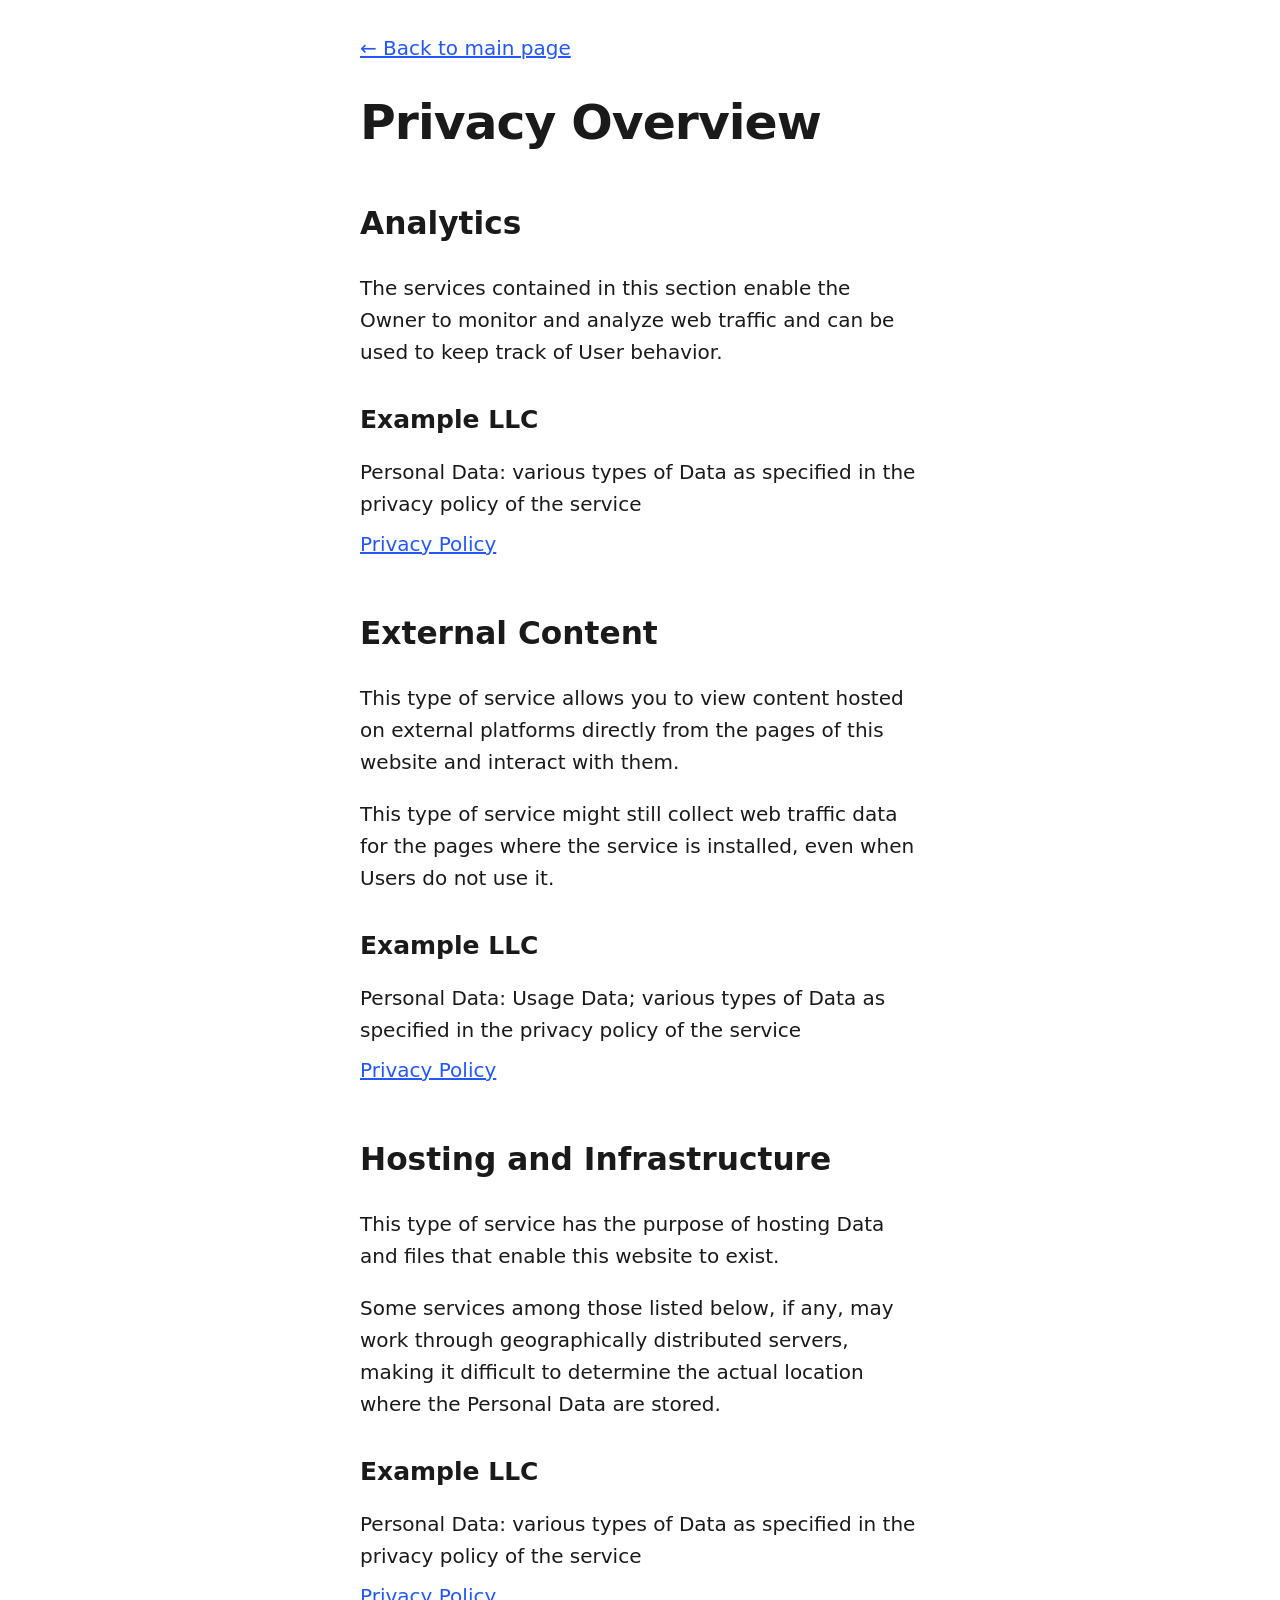
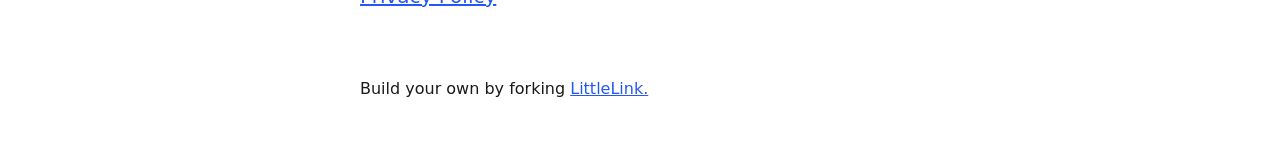
==== privacy.html @ 57d01d05 "Add files via upload" ====
<!DOCTYPE html>

<!--
  To change the theme, change the class on the html tag below to one of:
  - theme-auto: Automatically switches based on user's system preferences
  - theme-light: Forces light theme
  - theme-dark: Forces dark theme
-->

<html class="theme-auto" lang="en"> <!-- Update `class="theme-auto"` with your preference -->

  <head>
    <meta charset="utf-8">
    <meta name="viewport" content="width=device-width, initial-scale=1">

    <!-- Page Title - Change this to your name/brand (50-60 characters recommended) -->
    <title>Privacy Policy | LittleLink</title>
    <link rel="icon" type="image/png" href="images/avatar.png"> <!-- Update this with your own favicon -->


    <!-- Meta Description - Write a description (150-160 characters recommended) -->
    <meta name="description" content="Privacy policy and data collection information for LittleLink">
    <meta name="robots" content="noindex"> <!-- Since this is a utility page -->

    <!-- Browser UI Color - Matches the default light/dark theme backgrounds -->
    <meta name="theme-color" content="#ffffff" media="(prefers-color-scheme: light)">
    <meta name="theme-color" content="#121212" media="(prefers-color-scheme: dark)">

    <!-- Stylesheets -->
    <link rel="stylesheet" href="css/reset.css">
    <link rel="stylesheet" href="css/style.css">
    <link rel="stylesheet" href="css/brands.css">

  </head>

  <body>
    <main class="container-left">
      <div class="column">
        <nav>
          <a href="index.html" aria-label="Back to homepage">← Back to main page</a>
        </nav>

        <h1>Privacy Overview</h1>

        <section aria-labelledby="analytics-heading">
          <h2 id="analytics-heading">Analytics</h2>
          <p>The services contained in this section enable the Owner to monitor and analyze web traffic and can be used to keep track of User behavior.</p>

          <h3>Example LLC</h3>
          <ul role="list">
            <li>Personal Data: various types of Data as specified in the privacy policy of the service</li>
            <li><a href="https://example.com/privacy/" target="_blank" rel="noopener">Privacy Policy</a></li>
          </ul>
        </section>

        <section aria-labelledby="external-content-heading">
          <h2 id="external-content-heading">External Content</h2>
          <p>This type of service allows you to view content hosted on external platforms directly from the pages of this website and interact with them.</p>
          <p>This type of service might still collect web traffic data for the pages where the service is installed, even when Users do not use it.</p>

          <h3>Example LLC</h3>
          <ul role="list">
            <li>Personal Data: Usage Data; various types of Data as specified in the privacy policy of the service</li>
            <li><a href="https://example.com/privacy/" target="_blank" rel="noopener">Privacy Policy</a></li>
          </ul>
        </section>

        <section aria-labelledby="hosting-heading">
          <h2 id="hosting-heading">Hosting and Infrastructure</h2>
          <p>This type of service has the purpose of hosting Data and files that enable this website to exist.</p>
          <p>Some services among those listed below, if any, may work through geographically distributed servers, making it difficult to determine the actual location where the Personal Data are stored.</p>

          <h3>Example LLC</h3>
          <ul role="list">
            <li>Personal Data: various types of Data as specified in the privacy policy of the service</li>
            <li><a href="https://example.com/privacy" target="_blank" rel="noopener">Privacy Policy</a></li>
          </ul>
        </section>

        <footer>
          <p>Build your own by forking <a href="https://littlelink.io" target="_blank" rel="noopener">LittleLink.</a></p>
        </footer>
      </div>
    </main>

  </body>

</html>
---- css/style.css ----
/*
* LittleLink
* https://littlelink.io
* Free to use under the MIT license
* http://www.opensource.org/licenses/mit-license.php
*/

/* Grid
  –––––––––––––––––––––––––––––––––––––––––––––––––– */
  .container {
	position:relative;
	width:100%;
	max-width:37.5rem;     				/* 600px */
    text-align:center;
	margin:0 auto;
	padding:var(--spacing-xl) var(--spacing-m) 0 var(--spacing-m);
	box-sizing:border-box;
}
.container-left {
	position:relative;
	width:100%;
	max-width:37.5rem;
	text-align:left;
	margin:0 auto;
	padding:0 1.25rem;
	box-sizing:border-box;
}
.container-left p {
	margin-bottom: 1rem;  				/* 16px space between paragraphs */
  }
.column {
	width:100%;
	box-sizing:border-box;
}
/* For devices larger than 400px */
  @media (min-width:25rem) {            /* 400px */
    .container {
	width:85%;
}
}/* For devices larger than 550px */
  @media (min-width:34.375rem) {        /* 550px */
    .container {
	width:80%;
}
}

/* Base Styles
  –––––––––––––––––––––––––––––––––––––––––––––––––– */
  body {
	margin:0;
	padding:0;
	background-color:#ffffff;
	color:#1a1a1a;
	font-family:"Open Sans",system-ui;
    font-weight:400;
	line-height:1.6;
}

/* Base Typography Settings
–––––––––––––––––––––––––––––––––––––––––––––––––– */
/* Base size - 16px browser default */
:root {
  font-size:16px;           /* Using a 1.25 modular scale for typography */
  --scale-0:1rem;           /* 16px */
  --scale-1:1.25rem;        /* 20px */
  --scale-2:1.563rem;       /* 25px */
  --scale-3:1.953rem;       /* 31px */
  --scale-4:2.441rem;       /* 39px */
  --scale-5:3.052rem;       /* 49px */

  /* Spacing units */
  --spacing-xs:0.5rem;      /* 8px */
  --spacing-s:1rem;         /* 16px */
  --spacing-m:1.5rem;       /* 24px */
  --spacing-l:2rem;         /* 32px */
  --spacing-xl:3rem;        /* 48px */
  --spacing-xxl:4rem;       /* 64px */
}

/* Avatar */
.avatar {
	width: 8rem;             /* 128px */
	height: 8rem;
	border-radius: 50%;
	object-fit: cover;
	background-position: center;
	margin-bottom: var(--spacing-l);
	margin-left: auto;
	margin-right: auto;
	display: block;
  }

/* Typography Scale */
h1 {
	margin:0 0 var(--spacing-m) 0;
	font-size:var(--scale-5);           /* ~49px */
  	font-weight:800;
	line-height:1.1;
	letter-spacing:-0.02em;
	word-wrap:break-word;
	overflow-wrap:break-word;
	hyphens:auto;           /* Delete this to remove automatic hyphen on line break */
}
body {
	font-size:var(--scale-1);           /* 20px */
  	line-height:1.6;
}
.container p {
	margin:0 0 var(--spacing-xl) 0;
	font-size:var(--scale-1);
	line-height:1.6;
}

/* Footer */
footer {
	margin:var(--spacing-xxl) 0;            /* 4rem (64px) top and bottom */
    font-size:var(--scale-0);
}

/* Responsive adjustments */
@media (max-width:34.375rem) {              /* 550px */
  h1 {
	font-size:2rem;
}
body {
	font-size:var(--scale-0);
}
.container p {
	font-size:var(--scale-0);
}
.avatar {
	margin-bottom:var(--spacing-m);
}
footer {
	margin:var(--spacing-xl) 0;         	/* 3rem (48px) top and bottom */
}
}

/* Links
  –––––––––––––––––––––––––––––––––––––––––––––––––– */
  a {
	color:#2457F5;
	text-decoration:underline;
}
a:hover {
	color:#083BDA;
}

/* Buttons
–––––––––––––––––––––––––––––––––––––––––––––––––– */
.button,button {
	display:inline-flex;
	align-items:center;
	justify-content:center;
	width:18.75rem;             	/* 300px */
 	min-height:3rem;                /* 48px */
  	padding:0.75rem 1rem;         	/* 12px ; 16px */
  	font-size:1.125rem;           	/* 18px */
  	font-weight:700;
	text-decoration:none;
	white-space:normal;
  	background-color:var(--button-background,transparent);
	color:var(--button-text,#000000);
	border:var(--button-border,none);
	border-radius:0.5rem;
	cursor:pointer;
	box-sizing:border-box;
	hyphens:auto;               	/* Delete this to remove automatic hyphen on line break */
  	margin-bottom:1rem;
	text-align:center;
	line-height:1.3;
}

/* Icons
–––––––––––––––––––––––––––––––––––––––––––––––––– */
.icon {
	width:1.25rem;
	height:1.25rem;
	margin-right:0.5rem;
	flex-shrink:0;
}

/* Avatar Modifiers
  –––––––––––––––––––––––––––––––––––––––––––––––––– */
   /* Modifier for no avatar rounding */
   .avatar--none {
	border-radius: 0%;
  }

  /* Modifier for rounded avatar */
  .avatar--rounded {
	border-radius: 50%;
  }

  /* Modifier for slightly rounded corners */
  .avatar--soft {
	border-radius: 0.5rem;   /* 8px rounded corners */
  }

/* Theme System
  –––––––––––––––––––––––––––––––––––––––––––––––––– */
/* Light theme is default above */

/* Light theme (forced) */
:root.theme-light {
	color-scheme:light;
}

/* Dark theme */
:root.theme-dark {
	color-scheme:dark;
}
:root.theme-dark :focus-visible {
	outline: 2px solid #4899F7;
	outline-offset: 2px;
  }
:root.theme-dark body {
	background-color:#121212;
	color:#ffffff;
}
:root.theme-dark a:not(.button) {
	color:#4899F7;
}
:root.theme-dark a:not(.button):hover {
	color:#7AB8FF;
}

/* Auto theme */
:root.theme-auto {
	color-scheme:light dark;
}
@media (prefers-color-scheme:dark) {
	:root.theme-auto body {
	background-color:#121212;
	color:#ffffff;
}
:root.theme-auto :focus-visible {
    outline: 2px solid #4899F7;
    outline-offset: 2px;
  }
:root.theme-auto a:not(.button) {
	color:#4899F7;
}
:root.theme-auto a:not(.button):hover {
	color:#7AB8FF;
}
}

/* Button Text Color Override
    –––––––––––––––––––––––––––––––––––––––––––––––––– */
    .button:hover,button:hover {
	color:var(--button-text,#000000);
}

/* Privacy Page Styles
  –––––––––––––––––––––––––––––––––––––––––––––––––– */
.container-left nav {
	margin:var(--spacing-l) 0;
	text-align:left;
}
section {
	margin:var(--spacing-xl) 0;
	text-align:left;
}
h2 {
	font-size:var(--scale-3);
	font-weight:700;
	margin-bottom:var(--spacing-m);
}
h3 {
	font-size:var(--scale-2);
	font-weight:600;
	margin:var(--spacing-l) 0 var(--spacing-s) 0;
}
ul {
	list-style:none;
	padding:0;
	margin:0 0 var(--spacing-m) 0;
}
ul li {
	margin-bottom:var(--spacing-xs);
}

/* Privacy page specific responsive adjustments */
  @media (max-width:34.375rem) {
	h2 {
	font-size:var(--scale-2);
	}
	h3 {
	font-size:var(--scale-1);
	}
	section {
	margin:var(--spacing-l) 0;
	}
}

/* Font Face Definitions
  –––––––––––––––––––––––––––––––––––––––––––––––––– */
@font-face {
	font-display:swap;
	font-family:'Open Sans';
	font-style:normal;
	font-weight:400;
	src:url('../fonts/open-sans-v34-vietnamese_latin-ext_latin_hebrew_greek-ext_greek_cyrillic-ext_cyrillic-regular.woff2') format('woff2');
}
@font-face {
	font-display:swap;
	font-family:'Open Sans';
	font-style:normal;
	font-weight:600;
	src:url('../fonts/open-sans-v34-vietnamese_latin-ext_latin_hebrew_greek-ext_greek_cyrillic-ext_cyrillic-600.woff2') format('woff2');
}
@font-face {
	font-display:swap;
	font-family:'Open Sans';
	font-style:normal;
	font-weight:700;
	src:url('../fonts/open-sans-v34-vietnamese_latin-ext_latin_hebrew_greek-ext_greek_cyrillic-ext_cyrillic-700.woff2') format('woff2');
}
@font-face {
	font-display:swap;
	font-family:'Open Sans';
	font-style:normal;
	font-weight:800;
	src:url('../fonts/open-sans-v34-vietnamese_latin-ext_latin_hebrew_greek-ext_greek_cyrillic-ext_cyrillic-800.woff2') format('woff2');
}
---- css/brands.css ----
/*
* LittleLink Button Styles
* https://littlelink.io
* Free to use under the MIT license
* http://www.opensource.org/licenses/mit-license.php
*/

/* Brand Button Base Styles
–––––––––––––––––––––––––––––––––––––––––––––––––– */
/* Only include brand-specific button styling here.
   The color/background/border plumbing lives in style.css. */
.button,button {
	transition:filter 0.2s ease,transform 0.2s ease;
}

/* Global Button Hover Effect
–––––––––––––––––––––––––––––––––––––––––––––––––– */
.button:hover,button:hover {
	filter:brightness(90%);
	transform:translateY(-1px);
}

/* Button Icons
–––––––––––––––––––––––––––––––––––––––––––––––––– */
.icon {
	filter:var(--icon-filter,none);
}

/* Brand-Specific Styles
–––––––––––––––––––––––––––––––––––––––––––––––––– */

/* Default */
.button.button-default {
	--button-text:#ffffff;
	--button-background:#2457F5;
	--button-border:1px solid #ffffff;
}

/* Amazon */
.button-amazon {
	--button-text:#000000;
	--button-background:#FFFFFF;
	--button-border:1px solid #212121;
}

/* Amazon Music */
.button-amazon-music {
	--button-text:#000000;
	--button-background:#25D1DA;
}

/* Apple App Store */
.button-appstore {
	--button-text:#FFFFFF;
	--button-background:#000000;
	--button-border:1px solid #FFFFFF;
}

/* Apple Invites */
.button-invites {
	--button-text:#FFFFFF;
	--button-background:#000000;
	--button-border:1px solid #FFFFFF;
}

/* Apple Music */
.button-apple-music {
	--button-text:#ffffff;
	--button-background:#000000;
	--button-border:1px solid #FFFFFF;
}

/* Apple Music Alt */
.button-apple-music-alt {
	--button-text:#ffffff;
	background-image:linear-gradient(to bottom,#FB5C74,#FA233B);
}

/* Apple Podcasts */
.button-apple-podcasts {
	--button-text:#ffffff;
	--button-background:#000000;
	--button-border:1px solid #FFFFFF;
}

/* Apple Podcasts Alt */
.button-apple-podcasts-alt {
	--button-text:#ffffff;
	background-image:linear-gradient(to bottom,#F452FF,#832BC1);
}

/* Bandcamp */
.button-bandcamp {
	--button-text:#ffffff;
	--button-background:#1d9fc3;
}

/* Behance */
.button-behance {
	--button-text:#ffffff;
	--button-background:#0057FF;
  --button-border:1px solid #FFFFFF;
}

/* Bluesky */
.button-bluesky {
	--button-text:#FFFFFF;
	--button-background:#1185FE;
}

/* Bluesky Alt */
.button-bluesky-alt {
	--button-text:#000000;
	--button-background:#FFFFFF;
	--button-border:1px solid #000000;
}

/* Buy Me a Coffee */
.button-coffee {
	--button-text:#000000;
	--button-background:#ffdd00;
}

/* Cal.com */
.button-cal {
	--button-text:#FFFFFF;
	--button-background:#292929;
	--button-border:1px solid #FFFFFF;
}

/* Calendly */
.button-calendly {
	--button-text:#FFFFFF;
	--button-background:#006BFF;
}

/* Cash App */
.button-cash-app {
	--button-text:#ffffff;
	background-image:linear-gradient(to bottom,#00d64b,#00c244);
}

/* dev.to */
.button-dev-to {
	--button-text:#000000;
	--button-background:#f5f5f5;
	--button-border:1px solid #212121;
}

/* Discogs */
.button-discogs {
	--button-text:#000000;
	--button-background:#FFFFFF;
	--button-border:1px solid #000000;
}

/* Discogs Alt */
.button-discogs-alt {
	--button-text:#FFFFFF;
	--button-background:#000000;
	--button-border:1px solid #FFFFFF;
}

/* Discord */
.button-discord {
	--button-text:#ffffff;
	--button-background:#5865F2;
}

/* Dribbble */
.button-dribbble {
	--button-text:#000000;
	--button-background:#FFFFFF;
	--button-border:1px solid #212121;
}

/* Etsy */
.button-etsy {
	--button-text:#ffffff;
	--button-background:#F45800;
}

/* Facebook */
.button-faceb {
	--button-text:#ffffff;
	--button-background:#0866FF;
}

/* Facebook Messenger */
.button-messenger {
	--button-text:#ffffff;
	--button-background:#0866FF;
}

/* Figma */
.button-figma {
	--button-text:#ffffff;
	--button-background:#000000;
	--button-border:1px solid #FFFFFF;
}

/* Fiverr */
.button-fiverr {
	--button-text:#ffffff;
	--button-background:#1DBF73;
}

/* Flickr */
.button-flickr {
	--button-text:#ffffff;
	--button-background:#000000;
	--button-border:1px solid #FFFFFF;
}

/* GitHub */
.button-github {
	--button-text:#ffffff;
	--button-background:#000000;
	--button-border:1px solid #FFFFFF;
}

/* GitLab */
.button-gitlab {
	--button-text:#ffffff;
	--button-background:#6151b2;
}

/* GoFundMe */
.button-gofundme {
	--button-text:#ffffff;
	--button-background:#02A95C;
}

/* Goodreads */
.button-goodreads {
	--button-text:#333333;
	--button-background:#f3f1e6;
	--button-border:1px solid #212121;
}

/* Google Black */
.button-google-black {
	--button-text:#FFFFFF;
	--button-background:#000000;
	--button-border:1px solid #FFFFFF;
}

/* Google Play Store */
.button-playstore {
	--button-text:#FFFFFF;
	--button-background:#000000;
	--button-border:1px solid #FFFFFF;
}

/* Google Scholar */
.button-google-scholar {
	--button-text:#000000;
	--button-background:#FFFFFF;
	--button-border:1px solid #212121;
}

/* Hashnode */
.button-hashnode {
	--button-text:#000000;
	--button-background:#ffffff;
	--button-border:1px solid #212121;
}

/* Instagram */
.button-instagram {
	--button-text:#ffffff;
	background-image:linear-gradient(-135deg,#1400c8,#b900b4,#f50000);
}

/* Kick */
.button-kick {
	--button-text:#ffffff;
	--button-background:#000000;
	--button-border:1px solid #ffffff;
}

/* Kick Alt */
.button-kick-alt {
	--button-text:#000000;
	--button-background:#01e701;
}

/* Kickstarter */
.button-kickstarter {
	--button-text:#ffffff;
	--button-background:#05ce78;
}

/* Ko-fi */
.button-ko-fi {
	--button-text:#ffffff;
	--button-background:#000000;
  --button-border:1px solid #FFFFFF;
}

/* Last.fm */
.button-last-fm {
	--button-text:#ffffff;
	--button-background:#D51007;
}

/* Letterboxd */
.button-letterboxd {
	--button-text:#ffffff;
	--button-background:#2c3440;
	--button-border:1px solid #FFFFFF;
}

/* Line */
.button-line {
	--button-text:#FFFFFF;
	--button-background:#06C755;
}

/* LinkedIn */
.button-linked {
	--button-text:#ffffff;
	--button-background:#2867b2;
}

/* Mailchimp */
.button-mailchimp {
	--button-text:#000000;
	--button-background:#FFE01B;
}

/* Mastodon */
.button-mastodon {
	--button-text:#ffffff;
	--button-background:#17063B;
	--button-border:1px solid #FFFFFF;
}

/* Matrix */
.button-matrix {
	--button-text:#000000;
	--button-background:#ffffff;
	--button-border:1px solid #000000;
}

/* Meetup */
.button-meetup {
	--button-text:#000000;
	--button-background:#ffffff;
	--button-border:1px solid #000000;
}

/* Meetup Alt */
.button-meetup-alt {
	--button-text:#ffffff;
	--button-background:#ED1C40;
}

/* Medium */
.button-medium {
	--button-text:#ffffff;
	--button-background:#000000;
	--button-border:1px solid #FFFFFF;
}

/* Microsoft */
.button-microsoft {
	--button-text:#ffffff;
	--button-background:#000000;
	--button-border:1px solid #FFFFFF;
}

/* Notion */
.button-notion {
	--button-text:#000000;
	--button-background:#ffffff;
	--button-border:1px solid #212121;
}

/* Obsidian */
.button.button-obsidian {
	--button-text:#ffffff;
	--button-background:#262626;
	--button-border:1px solid #ffffff;
}

/* OnlyFans */
.button-onlyfans {
	--button-text:#ffffff;
	--button-background:#00AEEF;
}

/* Patreon */
.button-patreon {
	--button-text:#ffffff;
	--button-background:#000000;
	--button-border:1px solid #FFFFFF;
}

/* PayPal */
.button-paypal {
	--button-text:#ffffff;
	--button-background:#002991;
  --button-border:1px solid #FFFFFF;
}

/* Pinterest */
.button-pinterest {
	--button-text:#000000;
	--button-background:#ffffff;
	--button-border:1px solid #212121;
}

/* Product Hunt */
.button-product-hunt {
	--button-text:#000000;
	--button-background:#ffffff;
	--button-border:1px solid #212121;
}

/* Reddit */
.button-reddit {
	--button-text:#FFFFFF;
	--button-background:#FF4500;
}

/* Shop */
.button-shop {
	--button-text:#ffffff;
	--button-background:#5A31F4;
}

/* Signal */
.button-signal {
	--button-text:#ffffff;
	--button-background:#3B45FD;
}

/* Signal Alt */
.button-signal-alt {
	--button-text:#3B45FD;
	--button-background:#E3E8FE;
	--button-border:1px solid #000000;
}

/* Slack */
.button-slack {
	--button-text:#000000;
	--button-background:#FFFFFF;
	--button-border:1px solid #212121;
}

/* Snapchat */
.button-snapchat {
	--button-text:#000000;
	--button-background:#fffc00;
}

/* SoundCloud */
.button-soundcloud {
	--button-text:#ffffff;
	--button-background:#ff5500;
}

/* Spotify */
.button-spotify {
	--button-text:#191414;
	--button-background:#1db954;
}

/* Spotify Alt */
.button-spotify-alt {
	--button-text:#FFFFFF;
	--button-background:#191414;
	--button-border:1px solid #FFFFFF;
}

/* Square */
.button-square {
	--button-text:#FFFFFF;
	--button-background:#006AFF;
}

/* Stack Overflow */
.button-stack-overflow {
	--button-text:#000000;
	--button-background:#FFFFFF;
	--button-border:1px solid #000000;
}

/* Steam */
.button-steam {
	--button-text:#ffffff;
	background-image:linear-gradient(90deg,#08BBFF,#2B75FF);
}

/* Steam Alt */
.button-steam-alt {
	--button-text:#ffffff;
	background-image:linear-gradient(90deg,#09172a,#072a57,#0c5085);
	--button-border:1px solid #FFFFFF;
}

/* Strava */
.button-strava {
	--button-text:#ffffff;
	--button-background:#fc5200;
}

/* Substack */
.button-substack {
	--button-text:#ffffff;
	--button-background:#FF6719;
}

/* Telegram */
.button-telegram {
	--button-text:#ffffff;
	--button-background:#3faee8;
}

/* Threads */
.button-threads {
	--button-text:#FFFFFF;
	--button-background:#000000;
	--button-border:1px solid #FFFFFF;
}

/* Threema */
.button-threema {
	--button-text:#000000;
	--button-background:#3fe669;
}

/* TikTok */
.button-tiktok {
	--button-text:#ffffff;
	--button-background:#000000;
	--button-border:1px solid #FFFFFF;
}

/* Trello */
.button-trello {
	--button-text:#ffffff;
	--button-background:#0065ff;
}

/* Tumblr */
.button-tumb {
	--button-text:#ffffff;
	--button-background:#131313;
	--button-border:1px solid #FFFFFF;
}

/* Twitch */
.button-twitch {
	--button-text:#ffffff;
	--button-background:#9146ff;
}

/* Unsplash */
.button-unsplash {
	--button-text:#000000;
	--button-background:#ffffff;
	--button-border:1px solid #212121;
}

/* Venmo */
.button-venmo {
	--button-text:#ffffff;
	--button-background:#008CFF;
}

/* Vimeo */
.button-vimeo {
	--button-text:#ffffff;
	--button-background:#1ab7ea;
}

/* VSCO */
.button-vsco {
	--button-text:#FFFFFF;
	--button-background:#000000;
	--button-border:1px solid #FFFFFF;
}

/* WhatsApp */
.button-whatsapp {
	--button-text:#ffffff;
	--button-background:#455a64;
}

/* WordPress */
.button-wordpress {
	--button-text:#ffffff;
	--button-background:#3858E9;
}

/* X */
.button-x {
	--button-text:#FFFFFF;
	--button-background:#000000;
	--button-border:1px solid #FFFFFF;
}

/* YouTube */
.button-yt {
	--button-text:#ffffff;
	--button-background:#282828;
	--button-border:1px solid #FFFFFF;
}

/* YouTube Music */
.button-yt-music {
	--button-text:#ffffff;
	--button-background:#282828;
	--button-border:1px solid #FFFFFF;
}

/* YouTube Alt */
.button-yt-alt {
	--button-text:#ffffff;
	--button-background:#FF0000;
}

/* Zelle */
.button-zelle {
	--button-text:#ffffff;
	--button-background:#6D1ED4;
}

/* Zoom */
.button-zoom {
	--button-text:#ffffff;
	--button-background:#0B5CFF;
  --button-border:1px solid #FFFFFF;
}
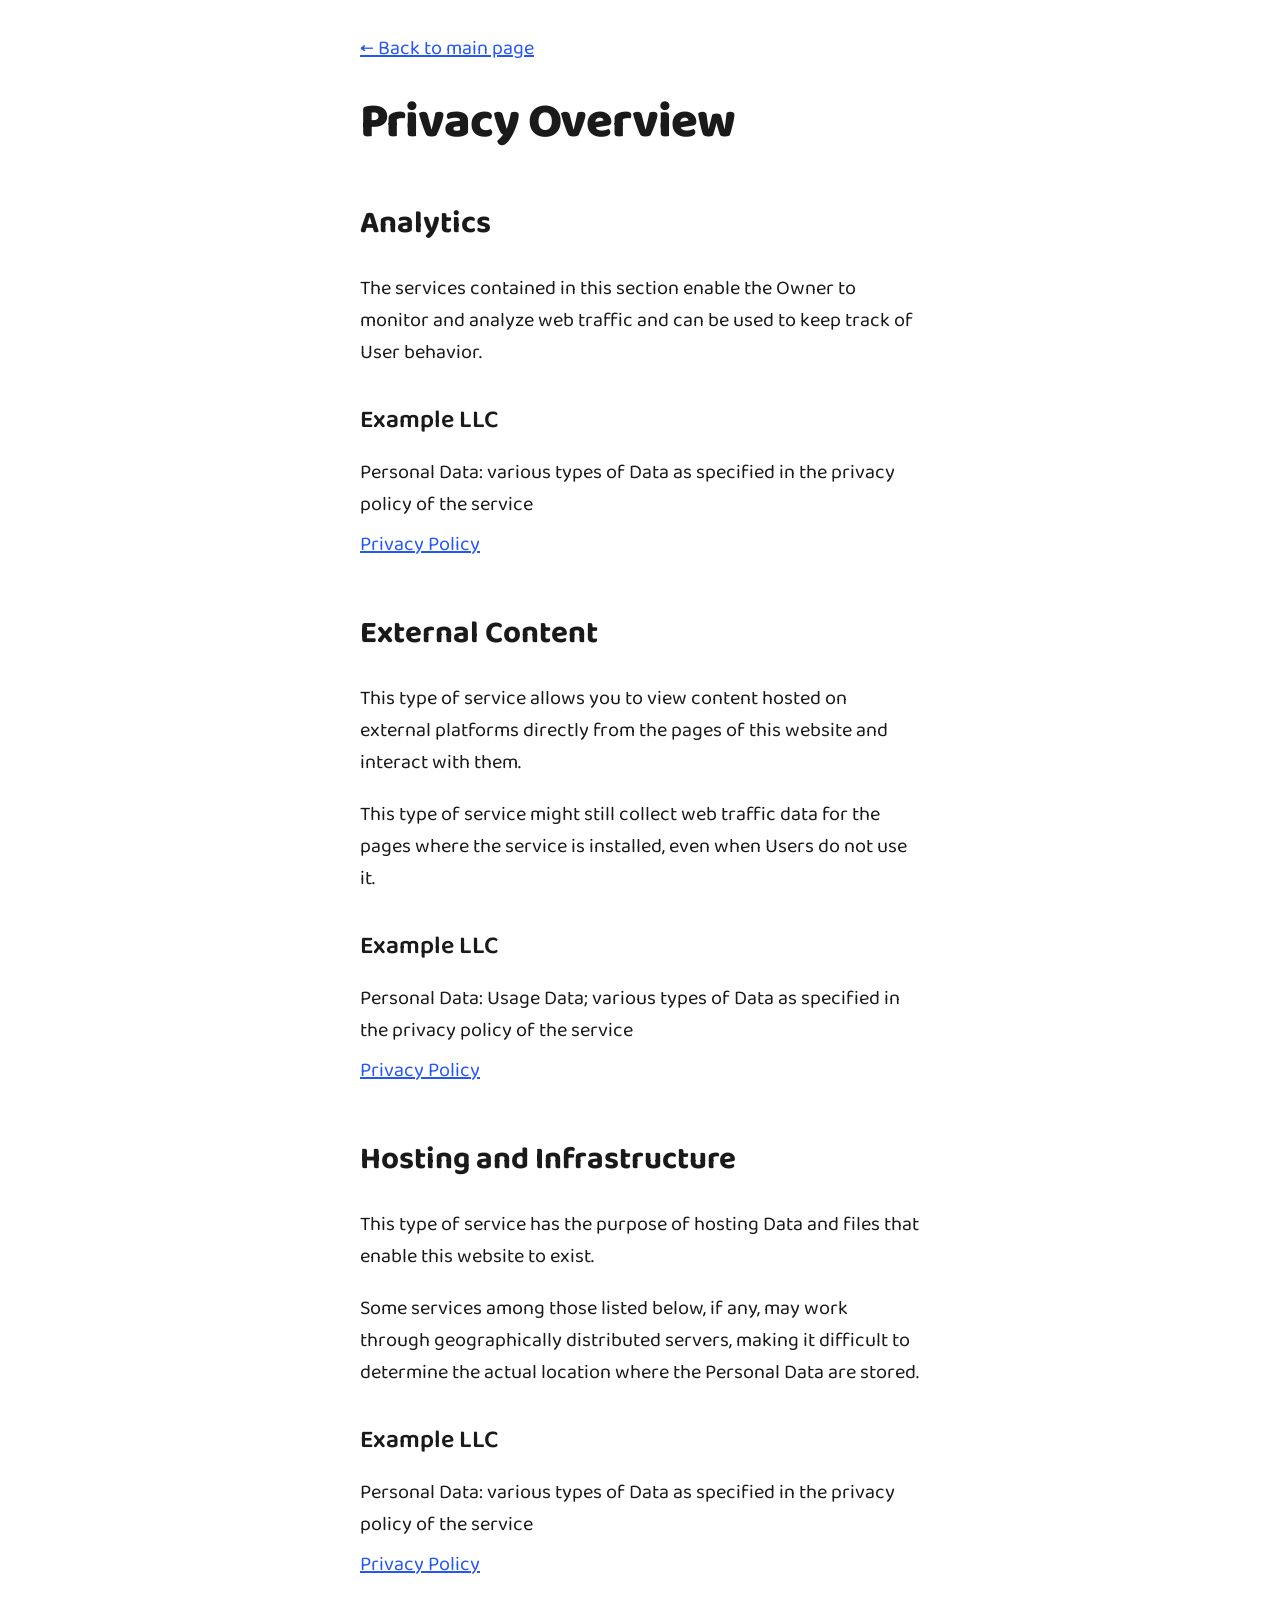
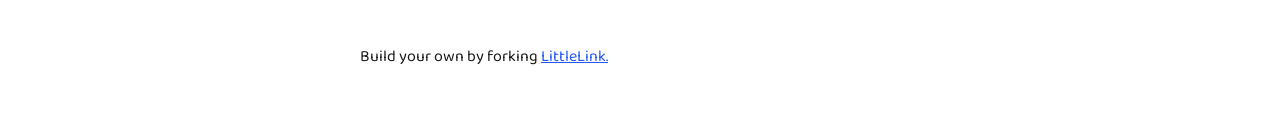
==== commit 306a7da2: "Se han animado los desplegables y revisado el código para mejorar la estabilidad Las FAQs abren y ci" ====
--- a/privacy.html
+++ b/privacy.html
@@ -27,9 +27,12 @@
     <meta name="theme-color" content="#121212" media="(prefers-color-scheme: dark)">
 
     <!-- Stylesheets -->
+    <link rel="preconnect" href="https://fonts.googleapis.com">
+    <link rel="preconnect" href="https://fonts.gstatic.com" crossorigin>
+    <link href="https://fonts.googleapis.com/css2?family=Baloo+2:wght@400..700&amp;display=swap" rel="stylesheet">
+
     <link rel="stylesheet" href="css/reset.css">
-    <link rel="stylesheet" href="css/style.css">
-    <link rel="stylesheet" href="css/brands.css">
+    <link rel="stylesheet" href="css/style.css?v=review-1">
 
   </head>
 
--- a/css/style.css
+++ b/css/style.css
@@ -51,7 +51,7 @@
 	padding:0;
 	background-color:#ffffff;
 	color:#1a1a1a;
-	font-family:"Open Sans",system-ui;
+	font-family:"Baloo 2","Arial Rounded MT Bold",system-ui,sans-serif;
     font-weight:400;
 	line-height:1.6;
 }
@@ -293,34 +293,3 @@
 	margin:var(--spacing-l) 0;
 	}
 }
-
-/* Font Face Definitions
-  –––––––––––––––––––––––––––––––––––––––––––––––––– */
-@font-face {
-	font-display:swap;
-	font-family:'Open Sans';
-	font-style:normal;
-	font-weight:400;
-	src:url('../fonts/open-sans-v34-vietnamese_latin-ext_latin_hebrew_greek-ext_greek_cyrillic-ext_cyrillic-regular.woff2') format('woff2');
-}
-@font-face {
-	font-display:swap;
-	font-family:'Open Sans';
-	font-style:normal;
-	font-weight:600;
-	src:url('../fonts/open-sans-v34-vietnamese_latin-ext_latin_hebrew_greek-ext_greek_cyrillic-ext_cyrillic-600.woff2') format('woff2');
-}
-@font-face {
-	font-display:swap;
-	font-family:'Open Sans';
-	font-style:normal;
-	font-weight:700;
-	src:url('../fonts/open-sans-v34-vietnamese_latin-ext_latin_hebrew_greek-ext_greek_cyrillic-ext_cyrillic-700.woff2') format('woff2');
-}
-@font-face {
-	font-display:swap;
-	font-family:'Open Sans';
-	font-style:normal;
-	font-weight:800;
-	src:url('../fonts/open-sans-v34-vietnamese_latin-ext_latin_hebrew_greek-ext_greek_cyrillic-ext_cyrillic-800.woff2') format('woff2');
-}
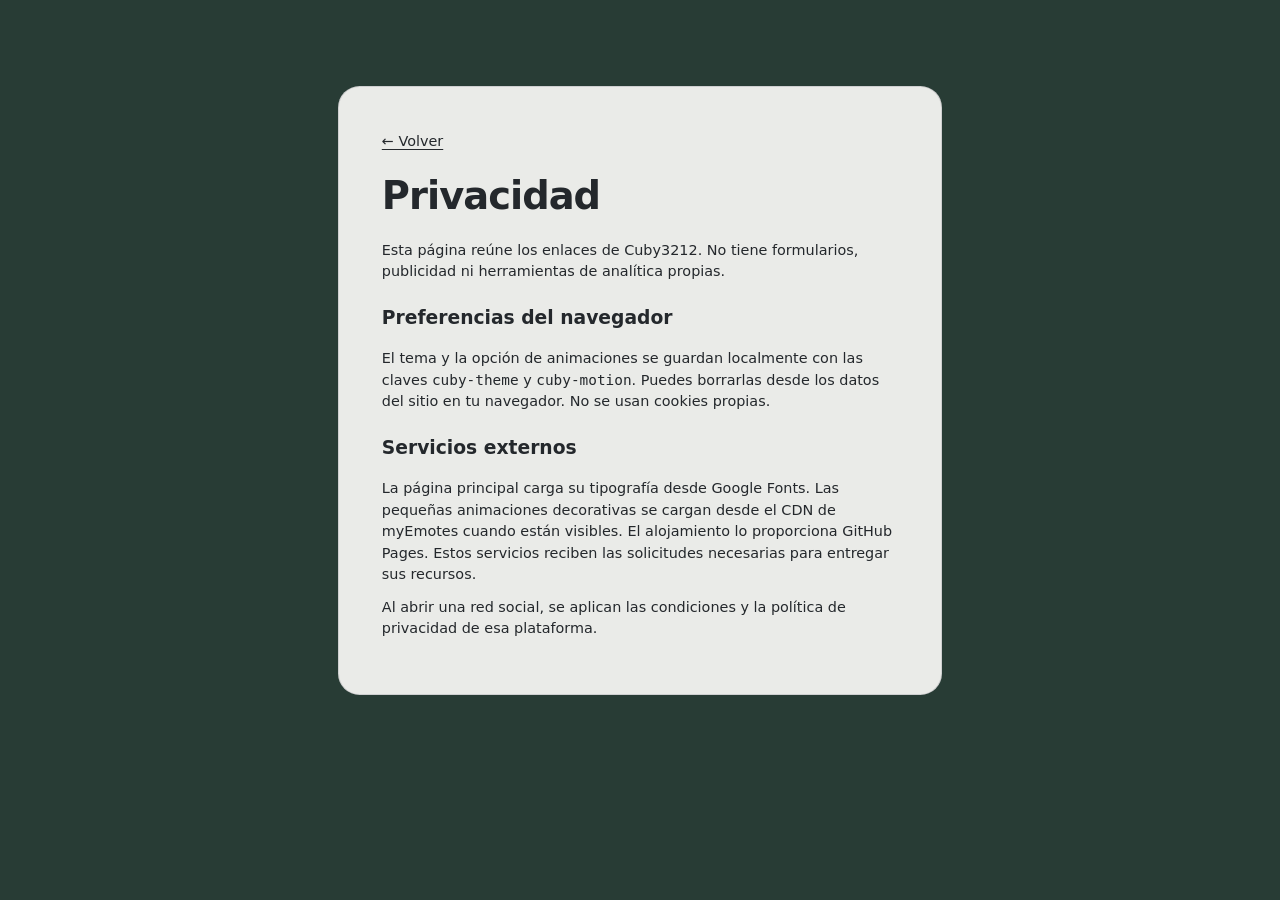
==== commit cdd9b540: "Limpia el diseño, ajusta el tamaño y aligera el desplazamiento en móvil Elimina los encabezados de r" ====
--- a/privacy.html
+++ b/privacy.html
@@ -1,91 +1,30 @@
-<!DOCTYPE html>
-
-<!--
-  To change the theme, change the class on the html tag below to one of:
-  - theme-auto: Automatically switches based on user's system preferences
-  - theme-light: Forces light theme
-  - theme-dark: Forces dark theme
--->
-
-<html class="theme-auto" lang="en"> <!-- Update `class="theme-auto"` with your preference -->
-
-  <head>
-    <meta charset="utf-8">
-    <meta name="viewport" content="width=device-width, initial-scale=1">
-
-    <!-- Page Title - Change this to your name/brand (50-60 characters recommended) -->
-    <title>Privacy Policy | LittleLink</title>
-    <link rel="icon" type="image/png" href="images/avatar.png"> <!-- Update this with your own favicon -->
-
-
-    <!-- Meta Description - Write a description (150-160 characters recommended) -->
-    <meta name="description" content="Privacy policy and data collection information for LittleLink">
-    <meta name="robots" content="noindex"> <!-- Since this is a utility page -->
-
-    <!-- Browser UI Color - Matches the default light/dark theme backgrounds -->
-    <meta name="theme-color" content="#ffffff" media="(prefers-color-scheme: light)">
-    <meta name="theme-color" content="#121212" media="(prefers-color-scheme: dark)">
-
-    <!-- Stylesheets -->
-    <link rel="preconnect" href="https://fonts.googleapis.com">
-    <link rel="preconnect" href="https://fonts.gstatic.com" crossorigin>
-    <link href="https://fonts.googleapis.com/css2?family=Baloo+2:wght@400..700&amp;display=swap" rel="stylesheet">
-
-    <link rel="stylesheet" href="css/reset.css">
-    <link rel="stylesheet" href="css/style.css?v=review-1">
-
-  </head>
-
-  <body>
-    <main class="container-left">
-      <div class="column">
-        <nav>
-          <a href="index.html" aria-label="Back to homepage">← Back to main page</a>
-        </nav>
-
-        <h1>Privacy Overview</h1>
-
-        <section aria-labelledby="analytics-heading">
-          <h2 id="analytics-heading">Analytics</h2>
-          <p>The services contained in this section enable the Owner to monitor and analyze web traffic and can be used to keep track of User behavior.</p>
-
-          <h3>Example LLC</h3>
-          <ul role="list">
-            <li>Personal Data: various types of Data as specified in the privacy policy of the service</li>
-            <li><a href="https://example.com/privacy/" target="_blank" rel="noopener">Privacy Policy</a></li>
-          </ul>
-        </section>
-
-        <section aria-labelledby="external-content-heading">
-          <h2 id="external-content-heading">External Content</h2>
-          <p>This type of service allows you to view content hosted on external platforms directly from the pages of this website and interact with them.</p>
-          <p>This type of service might still collect web traffic data for the pages where the service is installed, even when Users do not use it.</p>
-
-          <h3>Example LLC</h3>
-          <ul role="list">
-            <li>Personal Data: Usage Data; various types of Data as specified in the privacy policy of the service</li>
-            <li><a href="https://example.com/privacy/" target="_blank" rel="noopener">Privacy Policy</a></li>
-          </ul>
-        </section>
-
-        <section aria-labelledby="hosting-heading">
-          <h2 id="hosting-heading">Hosting and Infrastructure</h2>
-          <p>This type of service has the purpose of hosting Data and files that enable this website to exist.</p>
-          <p>Some services among those listed below, if any, may work through geographically distributed servers, making it difficult to determine the actual location where the Personal Data are stored.</p>
-
-          <h3>Example LLC</h3>
-          <ul role="list">
-            <li>Personal Data: various types of Data as specified in the privacy policy of the service</li>
-            <li><a href="https://example.com/privacy" target="_blank" rel="noopener">Privacy Policy</a></li>
-          </ul>
-        </section>
-
-        <footer>
-          <p>Build your own by forking <a href="https://littlelink.io" target="_blank" rel="noopener">LittleLink.</a></p>
-        </footer>
-      </div>
-    </main>
-
-  </body>
-
-</html>
+<!DOCTYPE html>
+<html lang="es" class="theme-auto">
+<head>
+<meta charset="utf-8">
+<meta name="viewport" content="width=device-width, initial-scale=1, viewport-fit=cover">
+<title>Privacidad · Cuby3212</title>
+<meta name="description" content="Información sobre las preferencias y los servicios de esta página.">
+<meta name="color-scheme" content="light dark">
+<link rel="icon" href="images/avatar.png" type="image/png">
+<link rel="stylesheet" href="css/custom.css?v=glass-5">
+<script>
+try {
+  const theme = localStorage.getItem("cuby-theme");
+  if (theme === "light" || theme === "dark") document.documentElement.className = "theme-" + theme;
+} catch {}
+</script>
+</head>
+<body class="privacy-page">
+<main class="privacy-content">
+<a href="./">← Volver</a>
+<h1>Privacidad</h1>
+<p>Esta página reúne los enlaces de Cuby3212. No tiene formularios, publicidad ni herramientas de analítica propias.</p>
+<h2>Preferencias del navegador</h2>
+<p>El tema y la opción de animaciones se guardan localmente con las claves <code>cuby-theme</code> y <code>cuby-motion</code>. Puedes borrarlas desde los datos del sitio en tu navegador. No se usan cookies propias.</p>
+<h2>Servicios externos</h2>
+<p>La página principal carga su tipografía desde Google Fonts. Las pequeñas animaciones decorativas se cargan desde el CDN de myEmotes cuando están visibles. El alojamiento lo proporciona GitHub Pages. Estos servicios reciben las solicitudes necesarias para entregar sus recursos.</p>
+<p>Al abrir una red social, se aplican las condiciones y la política de privacidad de esa plataforma.</p>
+</main>
+</body>
+</html>
--- a/css/custom.css
+++ b/css/custom.css
@@ -0,0 +1,141 @@
+/* LittleLink · MIT. Cuby3212 */
+:root { color-scheme:light; font-size:16px; --surface:#faf9f7ed; --control:#ffffff99; --text:#24282c; --muted:#555b63; --line:#c8c9cacc; --hover:#f0eff1; --shade:#14191e33; --veil:#080f1612; --scene:url('../images/scene-autumn.webp'); }
+:root.theme-dark { color-scheme:dark; --surface:#171b23e8; --control:#ffffff0d; --text:#f5f5f6; --muted:#bdc3cc; --line:#ffffff38; --hover:#303641; --shade:#0005; --veil:#080f164d; }
+@media(prefers-color-scheme:dark) { :root.theme-auto { color-scheme:dark; --surface:#171b23e8; --control:#ffffff0d; --text:#f5f5f6; --muted:#bdc3cc; --line:#ffffff38; --hover:#303641; --shade:#0005; --veil:#080f164d; } }
+:root[data-season='spring'] { --scene:url('../images/scene-spring.webp'); }
+:root[data-season='summer'] { --scene:url('../images/scene-summer.webp'); }
+:root[data-season='winter'] { --scene:url('../images/scene-winter.webp'); }
+:root[data-event='xmas'] { --scene:url('../images/scene-xmas.webp'); }
+:root[data-event='newyear'] { --scene:url('../images/scene-newyear.webp'); }
+:root[data-event='halloween'] { --scene:url('../images/scene-halloween.webp'); }
+*,*::before,*::after { box-sizing:border-box; }
+body { margin:0; min-height:100svh; padding:6rem max(1rem,env(safe-area-inset-right)) max(5rem,env(safe-area-inset-bottom)) max(1rem,env(safe-area-inset-left)); display:flex; flex-direction:column; align-items:center; justify-content:center; background:#283c35; color:var(--text); font:400 1rem/1.5 'Baloo 2',system-ui,sans-serif; -webkit-tap-highlight-color:transparent; }
+button,a,summary { touch-action:manipulation; }
+button { font:inherit; cursor:pointer; }
+a { color:inherit; text-underline-offset:.2em; }
+img { display:block; max-width:100%; }
+:focus-visible { outline:3px solid #b86298; outline-offset:4px; }
+.bg-layer { position:fixed; inset:0; z-index:-2; pointer-events:none; background:#283c35 var(--scene) var(--scene-position,center) / cover no-repeat; }
+.bg-layer::after { transition:background-color .35s ease; content:''; position:absolute; inset:0; background:var(--veil); }
+.container { width:min(100%,82rem); display:grid; grid-template-columns:minmax(0,.9fr) minmax(0,1.3fr); padding:1rem; border:1px solid var(--line); border-radius:1.5rem; background:var(--surface); box-shadow:0 16px 60px var(--shade); }
+.profile-header { min-width:0; text-align:center; align-self:stretch; padding-bottom:1.5rem; border:1px solid var(--line); border-radius:1rem; overflow:hidden; background:linear-gradient(145deg,#ffffff0a,transparent); }
+.banner-link { display:block; overflow:hidden; }
+.banner { width:100%; height:auto; aspect-ratio:3/1; object-fit:cover; object-position:50% 45%; }
+.avatar-link { display:block; position:relative; width:7rem; margin:-2rem auto 0; border-radius:50%; }
+.avatar { width:7rem; height:7rem; object-fit:cover; border:5px solid var(--surface); border-radius:50%; }
+h1 { margin:1rem .5rem .4rem; font-size:clamp(2rem,3vw,3.4rem); font-weight:700; line-height:1.15; letter-spacing:-.025em; }
+.secret-trigger { all:unset; cursor:pointer; border-radius:.3rem; touch-action:manipulation; }
+.greeting { margin:0 1rem; min-height:1.5em; color:var(--muted); font-size:1.1rem; overflow-wrap:anywhere; }
+.links-panel { min-width:0; margin:1.5rem 1rem 1.5rem 2rem; align-self:center; }
+.button-grid { display:grid; grid-template-columns:repeat(2,minmax(0,1fr)); gap:.7rem; }
+.button { display:flex; align-items:center; gap:.75rem; min-width:0; min-height:3.7rem; padding:.85rem 1rem; border:1px solid var(--line); border-radius:.65rem; background:var(--control); color:var(--text); font-size:clamp(1.1rem,1.5vw,1.8rem); font-weight:600; line-height:1.3; text-decoration:none; }
+.icon { width:1.3rem; height:1.3rem; flex-shrink:0; object-fit:contain; }
+.button-tiktok .icon { background:#20242b; padding:3px; box-sizing:content-box; border-radius:5px; }
+.button-pronombr-es { grid-column:1/-1; }
+.button-pronombr-es .icon { width:1.75rem; }
+.network-label { min-width:0; overflow-wrap:anywhere; }
+.network-arrow { opacity:.65; margin-left:auto; font:400 1rem/1 system-ui,sans-serif; color:var(--muted); }
+.theme-toggle,.github-link,.repo-badge,.clock-widget { border:1px solid var(--line); background:var(--surface); color:var(--text); border-radius:999px; box-shadow:0 3px 12px var(--shade); }
+.theme-toggle { position:fixed; top:max(1rem,env(safe-area-inset-top)); right:max(1rem,env(safe-area-inset-right)); z-index:10; width:2.75rem; height:2.75rem; display:grid; place-items:center; padding:0; }
+.theme-toggle span { font:1.3rem/1 system-ui,sans-serif; }
+.motion-toggle { right:calc(max(1rem,env(safe-area-inset-right)) + 3.25rem); }
+.theme-toggle:disabled { opacity:.6; cursor:default; }
+.corner-links { position:fixed; top:max(1rem,env(safe-area-inset-top)); left:max(1rem,env(safe-area-inset-left)); z-index:10; display:flex; gap:.5rem; }
+.github-link { display:grid; place-items:center; width:2.75rem; height:2.75rem; }
+.github-link img { width:1.6rem; height:1.6rem; }
+.repo-badge { display:inline-flex; align-items:center; gap:.4rem; min-height:2.75rem; padding:.5rem .85rem; font-size:.85rem; text-decoration:none; }
+.repo-badge svg { width:1rem; height:1rem; fill:currentColor; }
+.repo-badge .repo-badge-link { width:.8rem; }
+footer { grid-column:1/-1; margin:.75rem 1rem .25rem; padding-top:1rem; border-top:1px solid var(--line); color:var(--muted); text-align:center; }
+.copyright,.footer-links { margin:0 0 .5rem; font-size:.85rem; }
+.info-toggle { max-width:42rem; margin:0 auto; }
+summary { cursor:pointer; }
+.info-toggle > summary { display:inline-flex; align-items:center; gap:.6rem; min-height:2.75rem; padding:.4rem .8rem; list-style:none; }
+summary::-webkit-details-marker { display:none; }
+.info-toggle > summary::after { content:'+'; font-family:system-ui,sans-serif; }
+:is(.info-toggle:not([data-disclosure])[open],.info-toggle[data-expanded='true']) > summary::after { content:'−'; }
+.faq { padding:.5rem 1rem; text-align:left; }
+.faq-item { border-top:1px solid var(--line); padding:.6rem 0; }
+.faq-item summary { min-height:2.75rem; display:flex; align-items:center; justify-content:space-between; gap:.75rem; color:var(--text); }
+.faq-arrow::after { content:'+'; font-family:system-ui,sans-serif; }
+:is(.faq-item:not([data-disclosure])[open],.faq-item[data-expanded='true']) .faq-arrow::after { content:'−'; }
+.faq-item p { margin:.3rem 0 .5rem; }
+.clock-widget { position:fixed; left:max(1rem,env(safe-area-inset-left)); bottom:max(1rem,env(safe-area-inset-bottom)); padding:.45rem .9rem; font-size:.8rem; font-variant-numeric:tabular-nums; }
+.clock-row { display:flex; gap:.75rem; justify-content:space-between; }
+.clock-zone { color:var(--muted); }
+/* Texto y superficies cambian juntos para mantener el contraste. */
+body,.container,.button,.theme-toggle,.github-link,.repo-badge,.clock-widget,footer,.faq-item,.greeting,.clock-zone,.network-arrow,.avatar { transition:background-color .35s ease,color .35s ease,border-color .35s ease,transform .18s ease; }
+@media(hover:hover) { .button:hover,.theme-toggle:not(:disabled):hover,.repo-badge:hover,.github-link:hover { background-color:var(--hover); transform:translateY(-2px); } }
+.button:active,.theme-toggle:active { transform:translateY(0); }
+.seasonal-fx { position:fixed; inset:0; z-index:-1; pointer-events:none; overflow:hidden; }
+.petal { will-change:transform,opacity; position:absolute; top:-3rem; left:calc(var(--i) * 12%); opacity:0; font-size:.9rem; animation:fall 24s linear infinite; animation-delay:calc(var(--i) * -3s); }
+@keyframes fall { 5%,85% { opacity:.45; } to { transform:translate(3rem,110vh) rotate(160deg); opacity:0; } }
+.secret-overlay { position:fixed; inset:0; z-index:-1; pointer-events:none; opacity:0; background:linear-gradient(125deg,#5bcefa66,transparent 50%,#f5a9b866); transition:opacity .6s ease; }
+.secret-mode .secret-overlay { opacity:1; }
+.secret-mode .container { border-color:#a387bc; }
+.toast { position:fixed; top:4.5rem; left:50%; transform:translateX(-50%); z-index:20; max-width:calc(100% - 2rem); padding:.6rem 1rem; border:1px solid var(--line); border-radius:1rem; background:var(--surface); color:var(--text); text-align:center; opacity:0; transition:opacity .2s ease; pointer-events:none; }
+.toast.is-shown { opacity:1; }
+.motion-paused *,.page-hidden * { animation-play-state:paused !important; }
+
+.privacy-page { justify-content:flex-start; }
+.privacy-content { width:min(100%,42rem); padding:clamp(1.25rem,4vw,3rem); border-radius:1.5rem; background:var(--surface); border:1px solid var(--line); }
+.privacy-content h1 { margin:1.5rem 0; }
+.privacy-content h2 { font-size:1.3rem; margin-top:1.5rem; }
+.privacy-content p { margin:.75rem 0; }
+@media(orientation:portrait) {
+ :root[data-season='spring'] { --scene:url('../images/scene-spring-portrait.webp'); }
+ :root[data-event='halloween'] { --scene:url('../images/scene-halloween-portrait.webp'); }
+ :root[data-event='newyear'] { --scene:url('../images/scene-newyear-portrait.webp'); }
+ :root[data-season='autumn'] { --scene-position:60% center; }
+}
+@media(max-width:760px) {
+ body { justify-content:flex-start; padding-top:5.25rem; padding-bottom:max(1.25rem,env(safe-area-inset-bottom)); }
+ .container { width:min(100%,32rem); display:block; padding:.6rem; border-radius:1.5rem; }
+ .profile-header { padding-bottom:.5rem; }
+ .banner { height:auto; }
+ .links-panel { margin:1.25rem .5rem; }
+ .clock-widget { position:static; margin-top:1.25rem; }
+ footer { margin:1rem .5rem .25rem; }
+}
+@media(max-width:440px) {
+ .button-grid { grid-template-columns:minmax(0,1fr); gap:.6rem; }
+ .button { min-height:3.25rem; }
+ .repo-badge .repo-badge-logo,.repo-badge .repo-badge-link { display:none; }
+ .repo-badge { padding-inline:.65rem; font-size:.8rem; }
+}
+@media(max-height:600px) and (min-width:761px) { body { justify-content:flex-start; padding-bottom:1rem; } .clock-widget { position:static; margin-top:1.25rem; } }
+@media(prefers-reduced-motion:reduce) { *,*::before,*::after { animation:none !important; transition:none !important; } }
+@media(prefers-contrast:more) { :root { --line:currentColor; } }
+@media(forced-colors:active) { .bg-layer,.seasonal-fx,.secret-overlay { display:none; } body,.container,.button,.theme-toggle,.repo-badge,.github-link,.clock-widget { background:Canvas; color:CanvasText; border-color:CanvasText; box-shadow:none; } }
+
+/* Reflejos estáticos: el cristal no necesita recalcular un desenfoque por botón. */
+.button,.theme-toggle,.github-link,.repo-badge,.clock-widget,.info-toggle > summary {
+ background-image:linear-gradient(125deg,#ffffff18,transparent 48%,#ffffff0b);
+ box-shadow:inset 0 1px 0 #ffffff38,inset 0 -1px 0 #00000014,0 2px 6px #0000000d;
+}
+.info-toggle > summary { border:1px solid var(--line); border-radius:999px; background-color:var(--control); }
+.button { border-radius:1rem; }
+.theme-toggle span { display:block; }
+.footer-mascots { display:flex; justify-content:center; align-items:flex-end; gap:1.25rem; height:4.5rem; margin:.6rem 0 0; contain:layout paint; }
+.footer-mascots img { width:auto; height:3.5rem; object-fit:contain; opacity:.8; }
+.footer-mascots img[hidden] { display:none; }
+@media(min-width:1051px) and (orientation:landscape) {
+ :root { font-size:90%; }
+ .container { grid-template-columns:minmax(0,.85fr) minmax(0,1.65fr); }
+ .links-panel { margin:1.75rem 2rem; }
+ .profile-header { display:flex; flex-direction:column; justify-content:center; }
+ .banner-link { margin-top:0; }
+}
+@media(hover:hover) and (pointer:fine) and (min-width:1051px) {
+ .container { -webkit-backdrop-filter:blur(14px); backdrop-filter:blur(14px); }
+ .theme-toggle,.github-link,.repo-badge,.clock-widget { -webkit-backdrop-filter:blur(8px); backdrop-filter:blur(8px); }
+}
+/* En táctiles el fondo usa una única capa estable, sin filtros ni partículas. */
+@media(hover:none), (pointer:coarse) {
+ .seasonal-fx { display:none; }
+ .bg-layer { height:100lvh; bottom:auto; }
+ .container { box-shadow:0 8px 28px #00000026; }
+ .button { transition:background-color .25s ease,color .25s ease,border-color .25s ease; }
+}
+@media(prefers-reduced-motion:reduce) { .footer-mascots { display:none; } }
+@media(forced-colors:active) { .button,.theme-toggle,.github-link,.repo-badge,.clock-widget,.info-toggle > summary { background:Canvas; box-shadow:none; } }
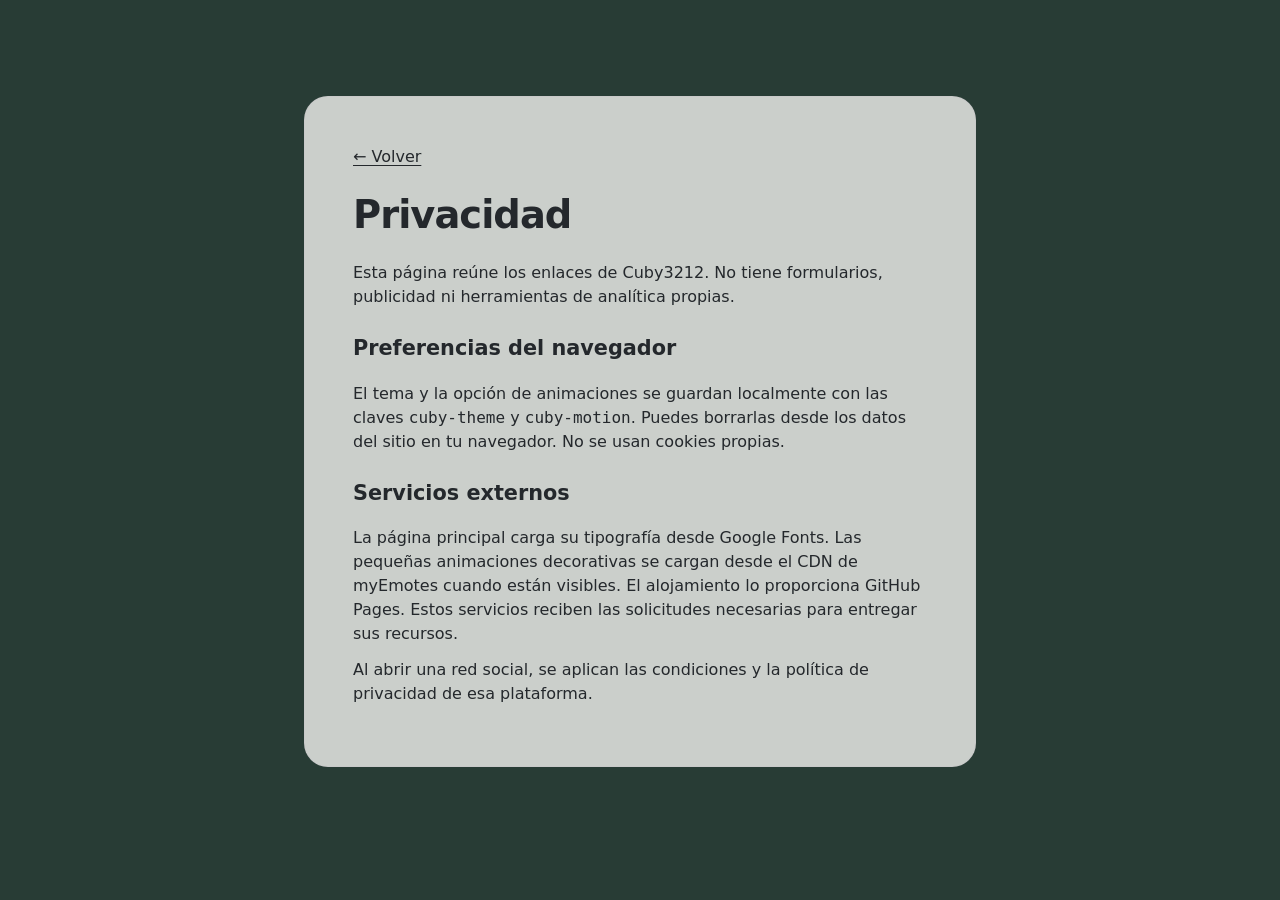
==== commit ca48371c: "Recupera el tamaño y el cristal del perfil y fija los personajes fuera de la tarjeta Restaura el deg" ====
--- a/privacy.html
+++ b/privacy.html
@@ -1,30 +1,30 @@
-<!DOCTYPE html>
-<html lang="es" class="theme-auto">
-<head>
-<meta charset="utf-8">
-<meta name="viewport" content="width=device-width, initial-scale=1, viewport-fit=cover">
-<title>Privacidad · Cuby3212</title>
-<meta name="description" content="Información sobre las preferencias y los servicios de esta página.">
-<meta name="color-scheme" content="light dark">
-<link rel="icon" href="images/avatar.png" type="image/png">
-<link rel="stylesheet" href="css/custom.css?v=glass-5">
-<script>
-try {
-  const theme = localStorage.getItem("cuby-theme");
-  if (theme === "light" || theme === "dark") document.documentElement.className = "theme-" + theme;
-} catch {}
-</script>
-</head>
-<body class="privacy-page">
-<main class="privacy-content">
-<a href="./">← Volver</a>
-<h1>Privacidad</h1>
-<p>Esta página reúne los enlaces de Cuby3212. No tiene formularios, publicidad ni herramientas de analítica propias.</p>
-<h2>Preferencias del navegador</h2>
-<p>El tema y la opción de animaciones se guardan localmente con las claves <code>cuby-theme</code> y <code>cuby-motion</code>. Puedes borrarlas desde los datos del sitio en tu navegador. No se usan cookies propias.</p>
-<h2>Servicios externos</h2>
-<p>La página principal carga su tipografía desde Google Fonts. Las pequeñas animaciones decorativas se cargan desde el CDN de myEmotes cuando están visibles. El alojamiento lo proporciona GitHub Pages. Estos servicios reciben las solicitudes necesarias para entregar sus recursos.</p>
-<p>Al abrir una red social, se aplican las condiciones y la política de privacidad de esa plataforma.</p>
-</main>
-</body>
-</html>
+<!DOCTYPE html>
+<html lang="es" class="theme-auto">
+<head>
+<meta charset="utf-8">
+<meta name="viewport" content="width=device-width, initial-scale=1, viewport-fit=cover">
+<title>Privacidad · Cuby3212</title>
+<meta name="description" content="Información sobre las preferencias y los servicios de esta página.">
+<meta name="color-scheme" content="light dark">
+<link rel="icon" href="images/avatar.png" type="image/png">
+<link rel="stylesheet" href="css/custom.css?v=glass-7">
+<script>
+try {
+  const theme = localStorage.getItem("cuby-theme");
+  if (theme === "light" || theme === "dark") document.documentElement.className = "theme-" + theme;
+} catch {}
+</script>
+</head>
+<body class="privacy-page">
+<main class="privacy-content">
+<a href="./">← Volver</a>
+<h1>Privacidad</h1>
+<p>Esta página reúne los enlaces de Cuby3212. No tiene formularios, publicidad ni herramientas de analítica propias.</p>
+<h2>Preferencias del navegador</h2>
+<p>El tema y la opción de animaciones se guardan localmente con las claves <code>cuby-theme</code> y <code>cuby-motion</code>. Puedes borrarlas desde los datos del sitio en tu navegador. No se usan cookies propias.</p>
+<h2>Servicios externos</h2>
+<p>La página principal carga su tipografía desde Google Fonts. Las pequeñas animaciones decorativas se cargan desde el CDN de myEmotes cuando están visibles. El alojamiento lo proporciona GitHub Pages. Estos servicios reciben las solicitudes necesarias para entregar sus recursos.</p>
+<p>Al abrir una red social, se aplican las condiciones y la política de privacidad de esa plataforma.</p>
+</main>
+</body>
+</html>
--- a/css/custom.css
+++ b/css/custom.css
@@ -1,141 +1,141 @@
-/* LittleLink · MIT. Cuby3212 */
-:root { color-scheme:light; font-size:16px; --surface:#faf9f7ed; --control:#ffffff99; --text:#24282c; --muted:#555b63; --line:#c8c9cacc; --hover:#f0eff1; --shade:#14191e33; --veil:#080f1612; --scene:url('../images/scene-autumn.webp'); }
-:root.theme-dark { color-scheme:dark; --surface:#171b23e8; --control:#ffffff0d; --text:#f5f5f6; --muted:#bdc3cc; --line:#ffffff38; --hover:#303641; --shade:#0005; --veil:#080f164d; }
-@media(prefers-color-scheme:dark) { :root.theme-auto { color-scheme:dark; --surface:#171b23e8; --control:#ffffff0d; --text:#f5f5f6; --muted:#bdc3cc; --line:#ffffff38; --hover:#303641; --shade:#0005; --veil:#080f164d; } }
-:root[data-season='spring'] { --scene:url('../images/scene-spring.webp'); }
-:root[data-season='summer'] { --scene:url('../images/scene-summer.webp'); }
-:root[data-season='winter'] { --scene:url('../images/scene-winter.webp'); }
-:root[data-event='xmas'] { --scene:url('../images/scene-xmas.webp'); }
-:root[data-event='newyear'] { --scene:url('../images/scene-newyear.webp'); }
-:root[data-event='halloween'] { --scene:url('../images/scene-halloween.webp'); }
-*,*::before,*::after { box-sizing:border-box; }
-body { margin:0; min-height:100svh; padding:6rem max(1rem,env(safe-area-inset-right)) max(5rem,env(safe-area-inset-bottom)) max(1rem,env(safe-area-inset-left)); display:flex; flex-direction:column; align-items:center; justify-content:center; background:#283c35; color:var(--text); font:400 1rem/1.5 'Baloo 2',system-ui,sans-serif; -webkit-tap-highlight-color:transparent; }
-button,a,summary { touch-action:manipulation; }
-button { font:inherit; cursor:pointer; }
-a { color:inherit; text-underline-offset:.2em; }
-img { display:block; max-width:100%; }
-:focus-visible { outline:3px solid #b86298; outline-offset:4px; }
-.bg-layer { position:fixed; inset:0; z-index:-2; pointer-events:none; background:#283c35 var(--scene) var(--scene-position,center) / cover no-repeat; }
-.bg-layer::after { transition:background-color .35s ease; content:''; position:absolute; inset:0; background:var(--veil); }
-.container { width:min(100%,82rem); display:grid; grid-template-columns:minmax(0,.9fr) minmax(0,1.3fr); padding:1rem; border:1px solid var(--line); border-radius:1.5rem; background:var(--surface); box-shadow:0 16px 60px var(--shade); }
-.profile-header { min-width:0; text-align:center; align-self:stretch; padding-bottom:1.5rem; border:1px solid var(--line); border-radius:1rem; overflow:hidden; background:linear-gradient(145deg,#ffffff0a,transparent); }
-.banner-link { display:block; overflow:hidden; }
-.banner { width:100%; height:auto; aspect-ratio:3/1; object-fit:cover; object-position:50% 45%; }
-.avatar-link { display:block; position:relative; width:7rem; margin:-2rem auto 0; border-radius:50%; }
-.avatar { width:7rem; height:7rem; object-fit:cover; border:5px solid var(--surface); border-radius:50%; }
-h1 { margin:1rem .5rem .4rem; font-size:clamp(2rem,3vw,3.4rem); font-weight:700; line-height:1.15; letter-spacing:-.025em; }
-.secret-trigger { all:unset; cursor:pointer; border-radius:.3rem; touch-action:manipulation; }
-.greeting { margin:0 1rem; min-height:1.5em; color:var(--muted); font-size:1.1rem; overflow-wrap:anywhere; }
-.links-panel { min-width:0; margin:1.5rem 1rem 1.5rem 2rem; align-self:center; }
-.button-grid { display:grid; grid-template-columns:repeat(2,minmax(0,1fr)); gap:.7rem; }
-.button { display:flex; align-items:center; gap:.75rem; min-width:0; min-height:3.7rem; padding:.85rem 1rem; border:1px solid var(--line); border-radius:.65rem; background:var(--control); color:var(--text); font-size:clamp(1.1rem,1.5vw,1.8rem); font-weight:600; line-height:1.3; text-decoration:none; }
-.icon { width:1.3rem; height:1.3rem; flex-shrink:0; object-fit:contain; }
-.button-tiktok .icon { background:#20242b; padding:3px; box-sizing:content-box; border-radius:5px; }
-.button-pronombr-es { grid-column:1/-1; }
-.button-pronombr-es .icon { width:1.75rem; }
-.network-label { min-width:0; overflow-wrap:anywhere; }
-.network-arrow { opacity:.65; margin-left:auto; font:400 1rem/1 system-ui,sans-serif; color:var(--muted); }
-.theme-toggle,.github-link,.repo-badge,.clock-widget { border:1px solid var(--line); background:var(--surface); color:var(--text); border-radius:999px; box-shadow:0 3px 12px var(--shade); }
-.theme-toggle { position:fixed; top:max(1rem,env(safe-area-inset-top)); right:max(1rem,env(safe-area-inset-right)); z-index:10; width:2.75rem; height:2.75rem; display:grid; place-items:center; padding:0; }
-.theme-toggle span { font:1.3rem/1 system-ui,sans-serif; }
-.motion-toggle { right:calc(max(1rem,env(safe-area-inset-right)) + 3.25rem); }
-.theme-toggle:disabled { opacity:.6; cursor:default; }
-.corner-links { position:fixed; top:max(1rem,env(safe-area-inset-top)); left:max(1rem,env(safe-area-inset-left)); z-index:10; display:flex; gap:.5rem; }
-.github-link { display:grid; place-items:center; width:2.75rem; height:2.75rem; }
-.github-link img { width:1.6rem; height:1.6rem; }
-.repo-badge { display:inline-flex; align-items:center; gap:.4rem; min-height:2.75rem; padding:.5rem .85rem; font-size:.85rem; text-decoration:none; }
-.repo-badge svg { width:1rem; height:1rem; fill:currentColor; }
-.repo-badge .repo-badge-link { width:.8rem; }
-footer { grid-column:1/-1; margin:.75rem 1rem .25rem; padding-top:1rem; border-top:1px solid var(--line); color:var(--muted); text-align:center; }
-.copyright,.footer-links { margin:0 0 .5rem; font-size:.85rem; }
-.info-toggle { max-width:42rem; margin:0 auto; }
-summary { cursor:pointer; }
-.info-toggle > summary { display:inline-flex; align-items:center; gap:.6rem; min-height:2.75rem; padding:.4rem .8rem; list-style:none; }
-summary::-webkit-details-marker { display:none; }
-.info-toggle > summary::after { content:'+'; font-family:system-ui,sans-serif; }
-:is(.info-toggle:not([data-disclosure])[open],.info-toggle[data-expanded='true']) > summary::after { content:'−'; }
-.faq { padding:.5rem 1rem; text-align:left; }
-.faq-item { border-top:1px solid var(--line); padding:.6rem 0; }
-.faq-item summary { min-height:2.75rem; display:flex; align-items:center; justify-content:space-between; gap:.75rem; color:var(--text); }
-.faq-arrow::after { content:'+'; font-family:system-ui,sans-serif; }
-:is(.faq-item:not([data-disclosure])[open],.faq-item[data-expanded='true']) .faq-arrow::after { content:'−'; }
-.faq-item p { margin:.3rem 0 .5rem; }
-.clock-widget { position:fixed; left:max(1rem,env(safe-area-inset-left)); bottom:max(1rem,env(safe-area-inset-bottom)); padding:.45rem .9rem; font-size:.8rem; font-variant-numeric:tabular-nums; }
-.clock-row { display:flex; gap:.75rem; justify-content:space-between; }
-.clock-zone { color:var(--muted); }
-/* Texto y superficies cambian juntos para mantener el contraste. */
-body,.container,.button,.theme-toggle,.github-link,.repo-badge,.clock-widget,footer,.faq-item,.greeting,.clock-zone,.network-arrow,.avatar { transition:background-color .35s ease,color .35s ease,border-color .35s ease,transform .18s ease; }
-@media(hover:hover) { .button:hover,.theme-toggle:not(:disabled):hover,.repo-badge:hover,.github-link:hover { background-color:var(--hover); transform:translateY(-2px); } }
-.button:active,.theme-toggle:active { transform:translateY(0); }
-.seasonal-fx { position:fixed; inset:0; z-index:-1; pointer-events:none; overflow:hidden; }
-.petal { will-change:transform,opacity; position:absolute; top:-3rem; left:calc(var(--i) * 12%); opacity:0; font-size:.9rem; animation:fall 24s linear infinite; animation-delay:calc(var(--i) * -3s); }
-@keyframes fall { 5%,85% { opacity:.45; } to { transform:translate(3rem,110vh) rotate(160deg); opacity:0; } }
-.secret-overlay { position:fixed; inset:0; z-index:-1; pointer-events:none; opacity:0; background:linear-gradient(125deg,#5bcefa66,transparent 50%,#f5a9b866); transition:opacity .6s ease; }
-.secret-mode .secret-overlay { opacity:1; }
-.secret-mode .container { border-color:#a387bc; }
-.toast { position:fixed; top:4.5rem; left:50%; transform:translateX(-50%); z-index:20; max-width:calc(100% - 2rem); padding:.6rem 1rem; border:1px solid var(--line); border-radius:1rem; background:var(--surface); color:var(--text); text-align:center; opacity:0; transition:opacity .2s ease; pointer-events:none; }
-.toast.is-shown { opacity:1; }
-.motion-paused *,.page-hidden * { animation-play-state:paused !important; }
-
-.privacy-page { justify-content:flex-start; }
-.privacy-content { width:min(100%,42rem); padding:clamp(1.25rem,4vw,3rem); border-radius:1.5rem; background:var(--surface); border:1px solid var(--line); }
-.privacy-content h1 { margin:1.5rem 0; }
-.privacy-content h2 { font-size:1.3rem; margin-top:1.5rem; }
-.privacy-content p { margin:.75rem 0; }
-@media(orientation:portrait) {
- :root[data-season='spring'] { --scene:url('../images/scene-spring-portrait.webp'); }
- :root[data-event='halloween'] { --scene:url('../images/scene-halloween-portrait.webp'); }
- :root[data-event='newyear'] { --scene:url('../images/scene-newyear-portrait.webp'); }
- :root[data-season='autumn'] { --scene-position:60% center; }
-}
-@media(max-width:760px) {
- body { justify-content:flex-start; padding-top:5.25rem; padding-bottom:max(1.25rem,env(safe-area-inset-bottom)); }
- .container { width:min(100%,32rem); display:block; padding:.6rem; border-radius:1.5rem; }
- .profile-header { padding-bottom:.5rem; }
- .banner { height:auto; }
- .links-panel { margin:1.25rem .5rem; }
- .clock-widget { position:static; margin-top:1.25rem; }
- footer { margin:1rem .5rem .25rem; }
-}
-@media(max-width:440px) {
- .button-grid { grid-template-columns:minmax(0,1fr); gap:.6rem; }
- .button { min-height:3.25rem; }
- .repo-badge .repo-badge-logo,.repo-badge .repo-badge-link { display:none; }
- .repo-badge { padding-inline:.65rem; font-size:.8rem; }
-}
-@media(max-height:600px) and (min-width:761px) { body { justify-content:flex-start; padding-bottom:1rem; } .clock-widget { position:static; margin-top:1.25rem; } }
-@media(prefers-reduced-motion:reduce) { *,*::before,*::after { animation:none !important; transition:none !important; } }
-@media(prefers-contrast:more) { :root { --line:currentColor; } }
-@media(forced-colors:active) { .bg-layer,.seasonal-fx,.secret-overlay { display:none; } body,.container,.button,.theme-toggle,.repo-badge,.github-link,.clock-widget { background:Canvas; color:CanvasText; border-color:CanvasText; box-shadow:none; } }
-
-/* Reflejos estáticos: el cristal no necesita recalcular un desenfoque por botón. */
-.button,.theme-toggle,.github-link,.repo-badge,.clock-widget,.info-toggle > summary {
- background-image:linear-gradient(125deg,#ffffff18,transparent 48%,#ffffff0b);
- box-shadow:inset 0 1px 0 #ffffff38,inset 0 -1px 0 #00000014,0 2px 6px #0000000d;
-}
-.info-toggle > summary { border:1px solid var(--line); border-radius:999px; background-color:var(--control); }
-.button { border-radius:1rem; }
-.theme-toggle span { display:block; }
-.footer-mascots { display:flex; justify-content:center; align-items:flex-end; gap:1.25rem; height:4.5rem; margin:.6rem 0 0; contain:layout paint; }
-.footer-mascots img { width:auto; height:3.5rem; object-fit:contain; opacity:.8; }
-.footer-mascots img[hidden] { display:none; }
-@media(min-width:1051px) and (orientation:landscape) {
- :root { font-size:90%; }
- .container { grid-template-columns:minmax(0,.85fr) minmax(0,1.65fr); }
- .links-panel { margin:1.75rem 2rem; }
- .profile-header { display:flex; flex-direction:column; justify-content:center; }
- .banner-link { margin-top:0; }
-}
-@media(hover:hover) and (pointer:fine) and (min-width:1051px) {
- .container { -webkit-backdrop-filter:blur(14px); backdrop-filter:blur(14px); }
- .theme-toggle,.github-link,.repo-badge,.clock-widget { -webkit-backdrop-filter:blur(8px); backdrop-filter:blur(8px); }
-}
-/* En táctiles el fondo usa una única capa estable, sin filtros ni partículas. */
-@media(hover:none), (pointer:coarse) {
- .seasonal-fx { display:none; }
- .bg-layer { height:100lvh; bottom:auto; }
- .container { box-shadow:0 8px 28px #00000026; }
- .button { transition:background-color .25s ease,color .25s ease,border-color .25s ease; }
-}
-@media(prefers-reduced-motion:reduce) { .footer-mascots { display:none; } }
-@media(forced-colors:active) { .button,.theme-toggle,.github-link,.repo-badge,.clock-widget,.info-toggle > summary { background:Canvas; box-shadow:none; } }
+/* LittleLink · MIT. Cuby3212 */
+:root { color-scheme:light; font-size:16px; --surface:#faf9f7c7; --mobile-surface:#faf9f7ed; --control:#ffffff70; --text:#24282c; --muted:#555b63; --line:#c8c9cacc; --hover:#f0eff1; --shade:#14191e33; --veil:#080f1612; --scene:url('../images/scene-autumn.webp'); }
+:root.theme-dark { color-scheme:dark; --surface:#171b23b8; --mobile-surface:#171b23ed; --control:#ffffff10; --text:#f5f5f6; --muted:#bdc3cc; --line:#ffffff38; --hover:#303641; --shade:#0005; --veil:#080f164d; }
+@media(prefers-color-scheme:dark) { :root.theme-auto { color-scheme:dark; --surface:#171b23b8; --mobile-surface:#171b23ed; --control:#ffffff10; --text:#f5f5f6; --muted:#bdc3cc; --line:#ffffff38; --hover:#303641; --shade:#0005; --veil:#080f164d; } }
+:root[data-season='spring'] { --scene:url('../images/scene-spring.webp'); }
+:root[data-season='summer'] { --scene:url('../images/scene-summer.webp'); }
+:root[data-season='winter'] { --scene:url('../images/scene-winter.webp'); }
+:root[data-event='xmas'] { --scene:url('../images/scene-xmas.webp'); }
+:root[data-event='newyear'] { --scene:url('../images/scene-newyear.webp'); }
+:root[data-event='halloween'] { --scene:url('../images/scene-halloween.webp'); }
+*,*::before,*::after { box-sizing:border-box; }
+body { margin:0; min-height:100svh; padding:6rem max(1rem,env(safe-area-inset-right)) max(5rem,env(safe-area-inset-bottom)) max(1rem,env(safe-area-inset-left)); display:flex; flex-direction:column; align-items:center; justify-content:center; background:#283c35; color:var(--text); font:400 1rem/1.5 'Baloo 2',system-ui,sans-serif; -webkit-tap-highlight-color:transparent; }
+button,a,summary { touch-action:manipulation; }
+button { font:inherit; cursor:pointer; }
+a { color:inherit; text-underline-offset:.2em; }
+img { display:block; max-width:100%; }
+:focus-visible { outline:3px solid #b86298; outline-offset:4px; }
+.bg-layer { position:fixed; inset:0; z-index:-2; pointer-events:none; background:#283c35 var(--scene) var(--scene-position,center) / cover no-repeat; }
+.bg-layer::after { transition:background-color .35s ease; content:''; position:absolute; inset:0; background:var(--veil); }
+.container { width:min(100%,82rem); display:grid; grid-template-columns:minmax(0,.9fr) minmax(0,1.3fr); padding:1rem; border:1px solid var(--line); border-radius:1.5rem; background:var(--surface); box-shadow:0 16px 60px var(--shade); }
+.profile-header { min-width:0; text-align:center; align-self:stretch; padding-bottom:2rem; border:1px solid var(--line); border-radius:1rem; overflow:hidden; background:linear-gradient(145deg,#ffffff0a,transparent); }
+.banner-link { display:block; overflow:hidden; }
+.banner { width:100%; height:clamp(10rem,14vw,16rem); object-fit:cover; object-position:50% 40%; -webkit-mask-image:linear-gradient(#000 55%,transparent); mask-image:linear-gradient(#000 55%,transparent); }
+.avatar-link { display:block; position:relative; width:8.5rem; margin:-4.25rem auto 0; border-radius:50%; }
+.avatar { width:8.5rem; height:8.5rem; object-fit:cover; border:5px solid var(--surface); border-radius:50%; }
+h1 { margin:1rem .5rem .4rem; font-size:clamp(2rem,3vw,3.4rem); font-weight:700; line-height:1.15; letter-spacing:-.025em; }
+.secret-trigger { all:unset; cursor:pointer; border-radius:.3rem; touch-action:manipulation; }
+.profile-description { margin:.4rem 1.25rem 0; color:var(--muted); font-size:1.1rem; text-wrap:balance; }
+.links-panel { min-width:0; margin:1.5rem 1rem 1.5rem 2rem; align-self:center; }
+.button-grid { display:grid; grid-template-columns:repeat(2,minmax(0,1fr)); gap:.7rem; }
+.button { display:flex; align-items:center; gap:.75rem; min-width:0; min-height:4.1rem; padding:.85rem 1rem; border:1px solid var(--line); border-radius:.65rem; background:var(--control); color:var(--text); font-size:clamp(1.25rem,1.7vw,1.9rem); font-weight:600; line-height:1.3; text-decoration:none; }
+.icon { width:1em; height:1em; flex-shrink:0; object-fit:contain; }
+.button-tiktok .icon,.button-reddit .icon { filter:drop-shadow(0 0 .6px #60646c); }
+.button-pronombr-es { grid-column:1/-1; }
+.button-pronombr-es .icon { width:1.4em; }
+.network-label { min-width:0; overflow-wrap:anywhere; }
+.network-arrow { opacity:.65; margin-left:auto; font:400 1rem/1 system-ui,sans-serif; color:var(--muted); }
+.theme-toggle,.github-link,.repo-badge,.clock-widget { border:1px solid var(--line); background:var(--surface); color:var(--text); border-radius:999px; box-shadow:0 3px 12px var(--shade); }
+.theme-toggle { position:fixed; top:max(1rem,env(safe-area-inset-top)); right:max(1rem,env(safe-area-inset-right)); z-index:10; width:2.75rem; height:2.75rem; display:grid; place-items:center; padding:0; }
+.theme-toggle span { font:1.3rem/1 system-ui,sans-serif; }
+.motion-toggle { right:calc(max(1rem,env(safe-area-inset-right)) + 3.25rem); }
+.theme-toggle:disabled { opacity:.6; cursor:default; }
+.corner-links { position:fixed; top:max(1rem,env(safe-area-inset-top)); left:max(1rem,env(safe-area-inset-left)); z-index:10; display:flex; gap:.5rem; }
+.github-link { display:grid; place-items:center; width:2.75rem; height:2.75rem; }
+.github-link img { width:1.6rem; height:1.6rem; }
+.repo-badge { display:inline-flex; align-items:center; gap:.4rem; min-height:2.75rem; padding:.5rem .85rem; font-size:.85rem; text-decoration:none; }
+.repo-badge svg { width:1rem; height:1rem; fill:currentColor; }
+.repo-badge .repo-badge-link { width:.8rem; }
+footer { grid-column:1/-1; margin:.75rem 1rem .25rem; padding-top:1rem; border-top:1px solid var(--line); color:var(--muted); text-align:center; }
+.site-credit { margin:0 0 .5rem; font-size:.85rem; }
+.info-toggle { max-width:42rem; margin:0 auto; }
+summary { cursor:pointer; }
+.info-toggle > summary { display:inline-flex; align-items:center; gap:.6rem; min-height:2.75rem; padding:.4rem .8rem; list-style:none; }
+summary::-webkit-details-marker { display:none; }
+.info-toggle > summary::after { content:'+'; font-family:system-ui,sans-serif; }
+:is(.info-toggle:not([data-disclosure])[open],.info-toggle[data-expanded='true']) > summary::after { content:'−'; }
+.faq { padding:.5rem 1rem; text-align:left; }
+.faq-item { border-top:1px solid var(--line); padding:.6rem 0; }
+.faq-item summary { min-height:2.75rem; display:flex; align-items:center; justify-content:space-between; gap:.75rem; color:var(--text); }
+.faq-arrow::after { content:'+'; font-family:system-ui,sans-serif; }
+:is(.faq-item:not([data-disclosure])[open],.faq-item[data-expanded='true']) .faq-arrow::after { content:'−'; }
+.faq-item p { margin:.3rem 0 .5rem; }
+.clock-widget { position:fixed; left:max(1rem,env(safe-area-inset-left)); bottom:max(1rem,env(safe-area-inset-bottom)); padding:.45rem .9rem; font-size:.8rem; font-variant-numeric:tabular-nums; }
+.clock-row { display:flex; gap:.75rem; justify-content:space-between; }
+.clock-zone { color:var(--muted); }
+/* Texto y superficies cambian juntos para mantener el contraste. */
+body,.container,.button,.theme-toggle,.github-link,.repo-badge,.clock-widget,footer,.faq-item,.profile-description,.clock-zone,.network-arrow,.avatar { transition:background-color .35s ease,color .35s ease,border-color .35s ease,transform .18s ease; }
+@media(hover:hover) { .button:hover,.theme-toggle:not(:disabled):hover,.repo-badge:hover,.github-link:hover { background-color:var(--hover); transform:translateY(-2px); } }
+.button:active,.theme-toggle:active { transform:translateY(0); }
+.seasonal-fx { position:fixed; inset:0; z-index:-1; pointer-events:none; overflow:hidden; }
+.petal { will-change:transform,opacity; position:absolute; top:-3rem; left:calc(var(--i) * 12%); opacity:0; font-size:.9rem; animation:fall 24s linear infinite; animation-delay:calc(var(--i) * -3s); }
+@keyframes fall { 5%,85% { opacity:.45; } to { transform:translate(3rem,110vh) rotate(160deg); opacity:0; } }
+.secret-overlay { position:fixed; inset:0; z-index:-1; pointer-events:none; opacity:0; background:linear-gradient(125deg,#5bcefa66,transparent 50%,#f5a9b866); transition:opacity .6s ease; }
+.secret-mode .secret-overlay { opacity:1; }
+.secret-mode .container { border-color:#a387bc; }
+.toast { position:fixed; top:4.5rem; left:50%; transform:translateX(-50%); z-index:20; max-width:calc(100% - 2rem); padding:.6rem 1rem; border:1px solid var(--line); border-radius:1rem; background:var(--surface); color:var(--text); text-align:center; opacity:0; transition:opacity .2s ease; pointer-events:none; }
+.toast.is-shown { opacity:1; }
+.motion-paused *,.page-hidden * { animation-play-state:paused !important; }
+
+.privacy-page { justify-content:flex-start; }
+.privacy-content { width:min(100%,42rem); padding:clamp(1.25rem,4vw,3rem); border-radius:1.5rem; background:var(--surface); border:1px solid var(--line); }
+.privacy-content h1 { margin:1.5rem 0; }
+.privacy-content h2 { font-size:1.3rem; margin-top:1.5rem; }
+.privacy-content p { margin:.75rem 0; }
+@media(orientation:portrait) {
+ :root[data-season='spring'] { --scene:url('../images/scene-spring-portrait.webp'); }
+ :root[data-event='halloween'] { --scene:url('../images/scene-halloween-portrait.webp'); }
+ :root[data-event='newyear'] { --scene:url('../images/scene-newyear-portrait.webp'); }
+ :root[data-season='autumn'] { --scene-position:60% center; }
+}
+@media(max-width:760px), (orientation:portrait) {
+ body { justify-content:flex-start; padding-top:5.25rem; padding-bottom:calc(6rem + env(safe-area-inset-bottom)); }
+ .container { width:min(100%,32rem); display:block; padding:.6rem; border-radius:1.5rem; }
+ .profile-header { padding-bottom:.5rem; }
+ .banner { height:clamp(10rem,35vw,14rem); }
+ .links-panel { margin:1.25rem .5rem; }
+ .clock-widget { position:static; margin-top:1.25rem; }
+ footer { margin:1rem .5rem .25rem; }
+}
+@media(max-width:440px) {
+ .button-grid { grid-template-columns:minmax(0,1fr); gap:.6rem; }
+ .button { min-height:3.25rem; }
+ .repo-badge .repo-badge-logo,.repo-badge .repo-badge-link { display:none; }
+ .repo-badge { padding-inline:.65rem; font-size:.8rem; }
+}
+@media(max-height:600px) and (min-width:761px) { body { justify-content:flex-start; padding-bottom:6rem; } .clock-widget { position:static; margin-top:1.25rem; } }
+@media(prefers-reduced-motion:reduce) { *,*::before,*::after { animation:none !important; transition:none !important; } }
+@media(prefers-contrast:more) { :root { --line:currentColor; } }
+@media(forced-colors:active) { .bg-layer,.seasonal-fx,.secret-overlay { display:none; } body,.container,.button,.theme-toggle,.repo-badge,.github-link,.clock-widget { background:Canvas; color:CanvasText; border-color:CanvasText; box-shadow:none; } }
+
+/* Reflejos estáticos: el cristal no necesita recalcular un desenfoque por botón. */
+.button,.theme-toggle,.github-link,.repo-badge,.clock-widget,.info-toggle > summary {
+ background-image:linear-gradient(120deg,#ffffff22,transparent 40%,#ffffff08 65%,#ffffff20);
+ box-shadow:inset 0 1px 0 #ffffff66,inset 0 -1px 0 #00000024,0 3px 10px #00000014;
+}
+.info-toggle > summary { border:1px solid var(--line); border-radius:999px; background-color:var(--control); }
+.button { border-radius:1rem; }
+.theme-toggle span { display:block; }
+.footer-mascots { position:fixed; z-index:5; bottom:max(.65rem,env(safe-area-inset-bottom)); left:50%; transform:translateX(-50%); display:flex; justify-content:center; align-items:flex-end; gap:1.25rem; width:9rem; height:4rem; contain:layout paint; pointer-events:none; }
+.footer-mascots img { width:auto; height:3.5rem; object-fit:contain; opacity:.8; }
+.footer-mascots img[hidden] { display:none; }
+@media(min-width:1051px) and (orientation:landscape) {
+ :root { font-size:100%; }
+ .container { grid-template-columns:minmax(0,.85fr) minmax(0,1.65fr); }
+ .links-panel { margin:1.75rem 2rem; }
+ .profile-header { display:flex; flex-direction:column; justify-content:flex-start; }
+ .banner-link { margin-top:0; }
+}
+@media(hover:hover) and (pointer:fine) and (min-width:1051px) {
+ .container { -webkit-backdrop-filter:blur(18px) saturate(135%); backdrop-filter:blur(18px) saturate(135%); }
+ .theme-toggle,.github-link,.repo-badge,.clock-widget { -webkit-backdrop-filter:blur(8px); backdrop-filter:blur(8px); }
+}
+/* En táctiles el fondo usa una única capa estable, sin filtros ni partículas. */
+@media(hover:none), (pointer:coarse) {
+ .seasonal-fx { display:none; }
+ .bg-layer { height:100lvh; bottom:auto; }
+ .container { background:var(--mobile-surface); box-shadow:0 8px 28px #00000026; }
+ .button { transition:background-color .25s ease,color .25s ease,border-color .25s ease; }
+}
+@media(prefers-reduced-motion:reduce) { .footer-mascots { display:none; } }
+@media(forced-colors:active) { .button,.theme-toggle,.github-link,.repo-badge,.clock-widget,.info-toggle > summary { background:Canvas; box-shadow:none; } }
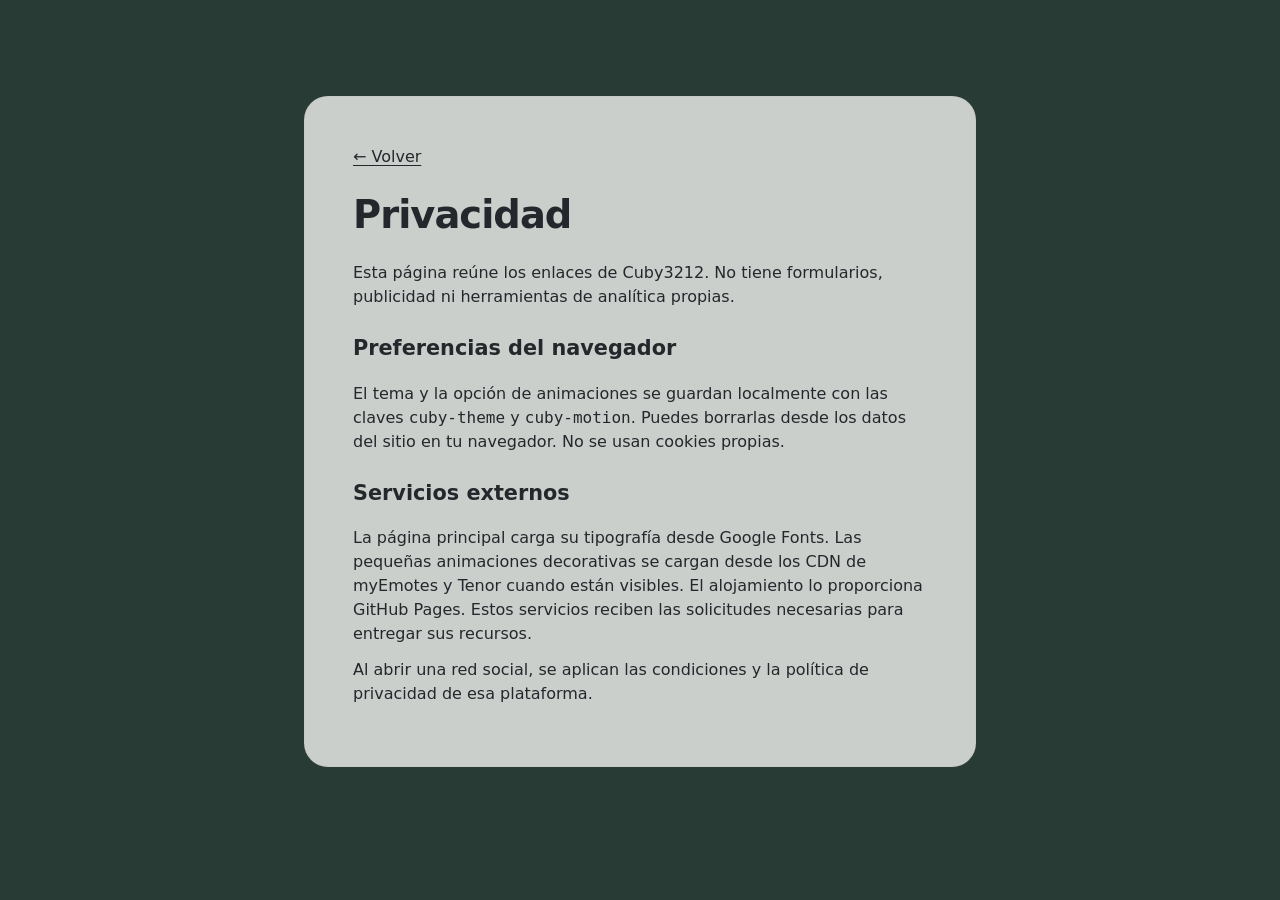
==== commit 942c7e53: "Recupera los rebordes trans y amplía la tarjeta vertical Restaura los rebordes en hover, foco y puls" ====
--- a/privacy.html
+++ b/privacy.html
@@ -7,7 +7,7 @@
 <meta name="description" content="Información sobre las preferencias y los servicios de esta página.">
 <meta name="color-scheme" content="light dark">
 <link rel="icon" href="images/avatar.png" type="image/png">
-<link rel="stylesheet" href="css/custom.css?v=glass-7">
+<link rel="stylesheet" href="css/custom.css?v=glass-9">
 <script>
 try {
   const theme = localStorage.getItem("cuby-theme");
@@ -23,7 +23,7 @@
 <h2>Preferencias del navegador</h2>
 <p>El tema y la opción de animaciones se guardan localmente con las claves <code>cuby-theme</code> y <code>cuby-motion</code>. Puedes borrarlas desde los datos del sitio en tu navegador. No se usan cookies propias.</p>
 <h2>Servicios externos</h2>
-<p>La página principal carga su tipografía desde Google Fonts. Las pequeñas animaciones decorativas se cargan desde el CDN de myEmotes cuando están visibles. El alojamiento lo proporciona GitHub Pages. Estos servicios reciben las solicitudes necesarias para entregar sus recursos.</p>
+<p>La página principal carga su tipografía desde Google Fonts. Las pequeñas animaciones decorativas se cargan desde los CDN de myEmotes y Tenor cuando están visibles. El alojamiento lo proporciona GitHub Pages. Estos servicios reciben las solicitudes necesarias para entregar sus recursos.</p>
 <p>Al abrir una red social, se aplican las condiciones y la política de privacidad de esa plataforma.</p>
 </main>
 </body>
--- a/css/custom.css
+++ b/css/custom.css
@@ -115,9 +115,8 @@
 }
 .info-toggle > summary { border:1px solid var(--line); border-radius:999px; background-color:var(--control); }
 .button { border-radius:1rem; }
-.theme-toggle span { display:block; }
-.footer-mascots { position:fixed; z-index:5; bottom:max(.65rem,env(safe-area-inset-bottom)); left:50%; transform:translateX(-50%); display:flex; justify-content:center; align-items:flex-end; gap:1.25rem; width:9rem; height:4rem; contain:layout paint; pointer-events:none; }
-.footer-mascots img { width:auto; height:3.5rem; object-fit:contain; opacity:.8; }
+.footer-mascots { position:fixed; z-index:5; bottom:max(.65rem,env(safe-area-inset-bottom)); left:50%; transform:translateX(-50%); display:grid; grid-template-columns:repeat(6,minmax(0,1fr)); align-items:end; gap:clamp(.3rem,1.5vw,.9rem); width:min(28rem,calc(100% - 2rem)); height:4rem; contain:layout paint; pointer-events:none; }
+.footer-mascots img { width:100%; height:clamp(2.5rem,5.5vw,3.5rem); object-fit:contain; opacity:.8; }
 .footer-mascots img[hidden] { display:none; }
 @media(min-width:1051px) and (orientation:landscape) {
  :root { font-size:100%; }
@@ -139,3 +138,44 @@
 }
 @media(prefers-reduced-motion:reduce) { .footer-mascots { display:none; } }
 @media(forced-colors:active) { .button,.theme-toggle,.github-link,.repo-badge,.clock-widget,.info-toggle > summary { background:Canvas; box-shadow:none; } }
+
+/* Dejar el pie libre en portátiles de poca altura sin reducir toda la página. */
+@media(max-height:800px) and (min-width:1051px) and (orientation:landscape) {
+ .banner { height:10rem; }
+ .button { min-height:3.5rem; padding:.7rem 1rem; }
+ .button-grid { gap:.55rem; }
+ .links-panel { margin:1rem 2rem; }
+ .profile-header { padding-bottom:1.25rem; }
+}
+
+/* Formas y centrado independientes de los glifos de cada sistema. */
+.theme-toggle { border-radius:50%; aspect-ratio:1; line-height:1; }
+.theme-toggle .control-icon { grid-area:1 / 1; display:block; width:1.25rem; height:1.25rem; fill:none; stroke:currentColor; stroke-width:1.8; stroke-linecap:round; stroke-linejoin:round; }
+.theme-toggle .icon-sun,.theme-toggle .icon-play { display:none; }
+.theme-toggle[aria-pressed="true"] .icon-sun,.motion-toggle[aria-pressed="false"] .icon-play { display:block; }
+.theme-toggle[aria-pressed="true"] .icon-moon,.motion-toggle[aria-pressed="false"] .icon-pause { display:none; }
+.corner-links { align-items:center; height:2.75rem; }
+.github-link { border-radius:50%; flex:0 0 2.75rem; }
+.repo-badge { height:2.75rem; line-height:1; gap:.4rem; padding:.5rem .8rem; }
+.repo-badge svg { flex-shrink:0; }
+.button,.github-link,.repo-badge,.info-toggle > summary { position:relative; }
+.trans-border { display:none; position:absolute; inset:-1px; padding:2px; border-radius:inherit; overflow:hidden; pointer-events:none; z-index:2; -webkit-mask:linear-gradient(#fff 0 0) content-box,linear-gradient(#fff 0 0); mask:linear-gradient(#fff 0 0) content-box,linear-gradient(#fff 0 0); -webkit-mask-composite:xor; mask-composite:exclude; }
+.trans-border::before { content:''; position:absolute; left:50%; top:50%; width:160%; aspect-ratio:1; background:conic-gradient(#5bcefa,#f5a9b8 20%,#fff 40%,#f5a9b8 60%,#5bcefa 80%); transform:translate(-50%,-50%); }
+@keyframes trans-border-turn { to { transform:translate(-50%,-50%) rotate(360deg); } }
+:is(.button,.theme-toggle,.github-link,.repo-badge,.info-toggle > summary):is(:focus-visible,:active) > .trans-border { display:block; }
+@media(hover:hover) and (pointer:fine) {
+ :is(.button,.theme-toggle,.github-link,.repo-badge,.info-toggle > summary):hover > .trans-border { display:block; }
+ :is(.button,.theme-toggle,.github-link,.repo-badge,.info-toggle > summary):hover > .trans-border::before { animation:trans-border-turn 6s linear infinite; }
+}
+@media(orientation:portrait) {
+ .container { width:min(100%,56rem); min-height:calc(100svh - 13rem); display:flex; flex-direction:column; }
+ .profile-header { flex-shrink:0; }
+ .banner { height:clamp(10rem,25vw,20rem); }
+ .links-panel { align-self:stretch; margin:clamp(1.25rem,2.5vw,2rem) clamp(.5rem,2vw,1.5rem); }
+ .button-grid { grid-template-columns:minmax(0,1fr); gap:clamp(.6rem,1svh,1rem); }
+ .button { min-height:clamp(3.5rem,5.7svh,6rem); font-size:clamp(1.15rem,2.2vw,1.9rem); }
+ footer { margin-top:auto; }
+}
+@media(forced-colors:active) { .trans-border { display:none !important; } }
+
+.motion-paused .trans-border::before,.page-hidden .trans-border::before { animation-play-state:paused !important; }
